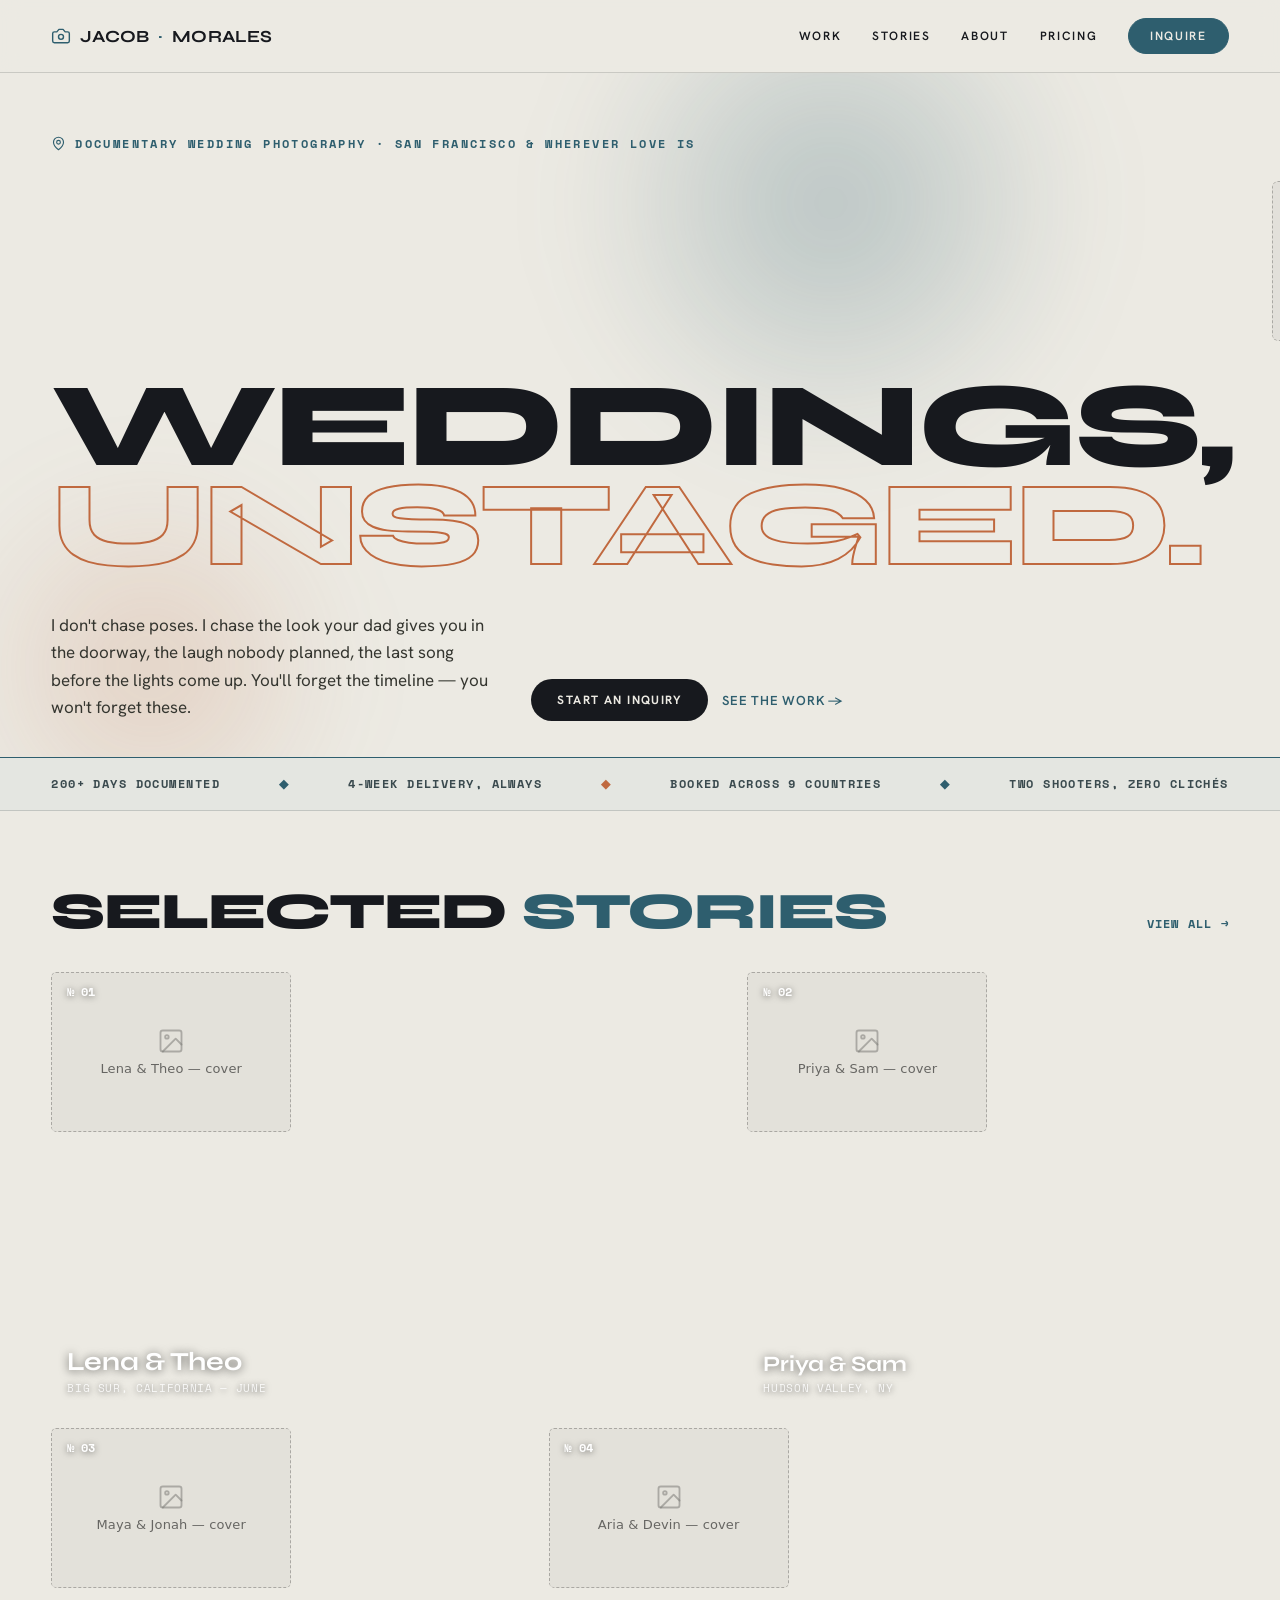
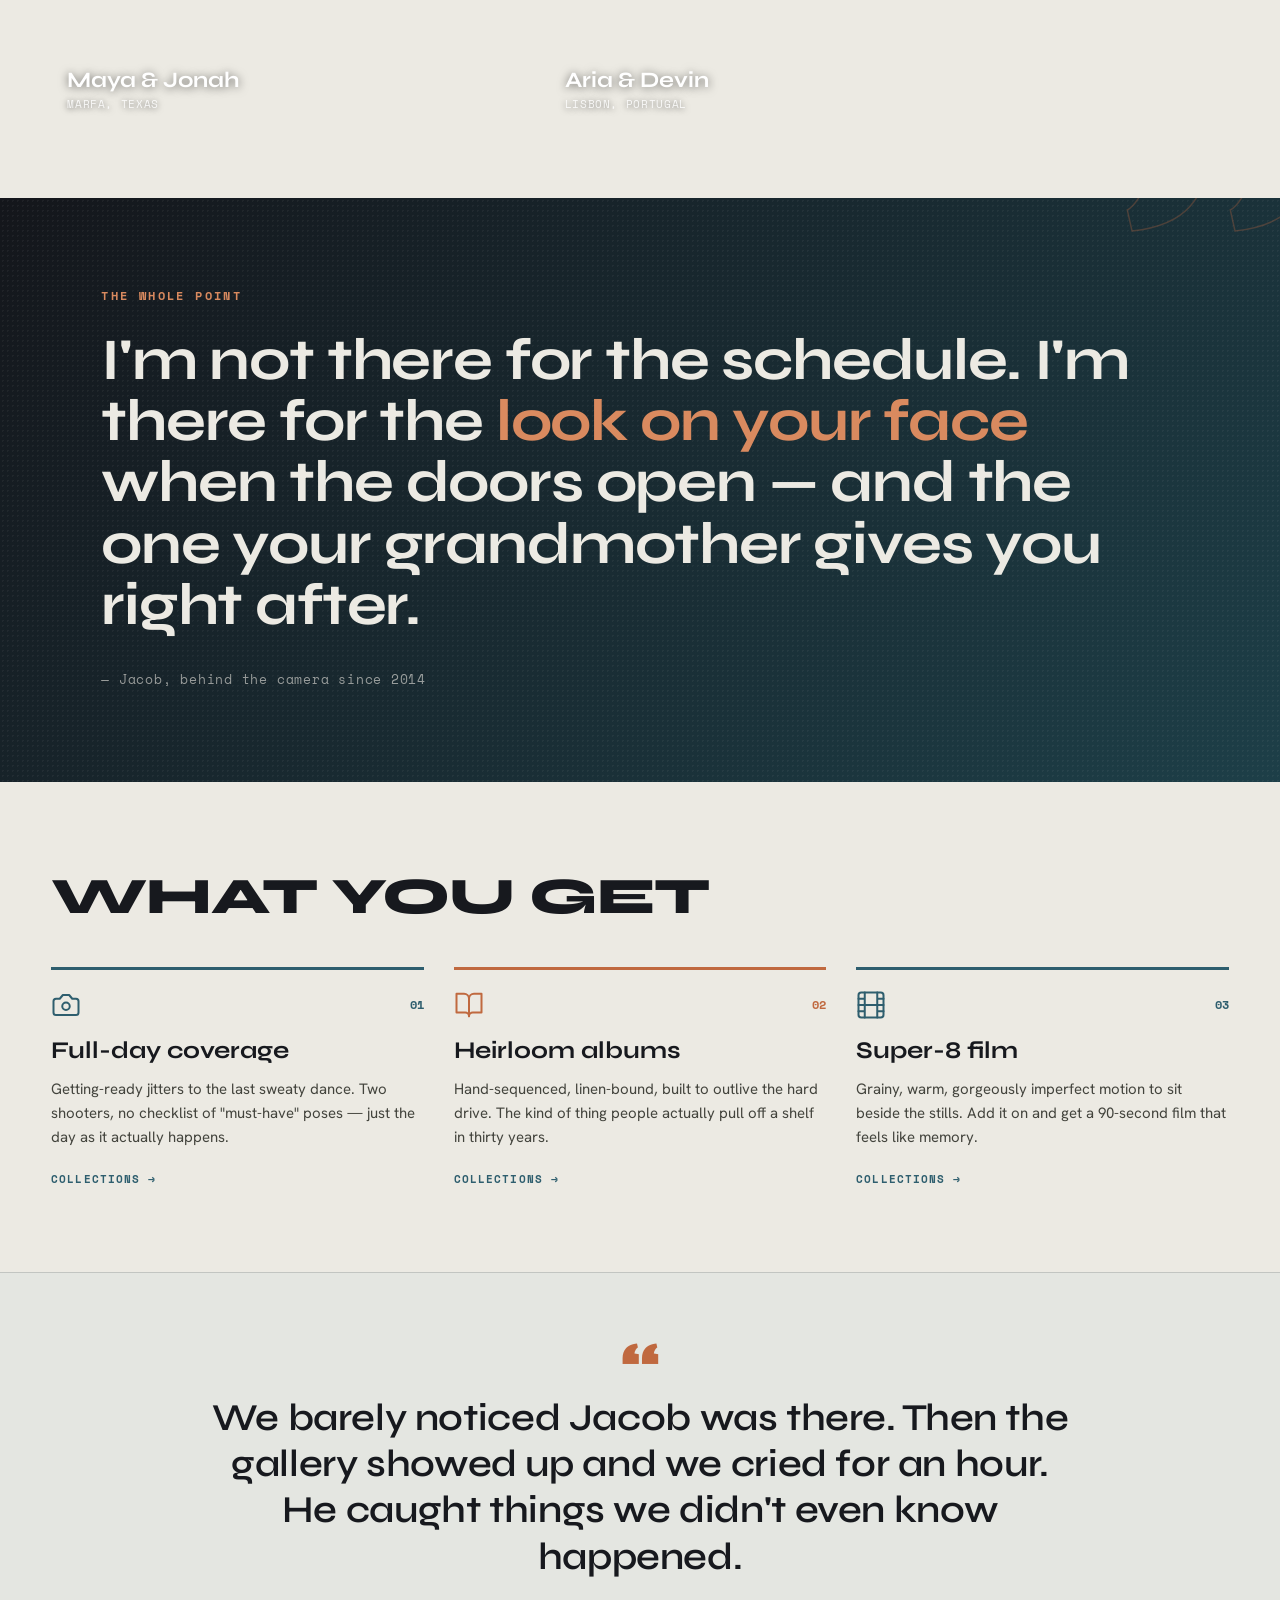
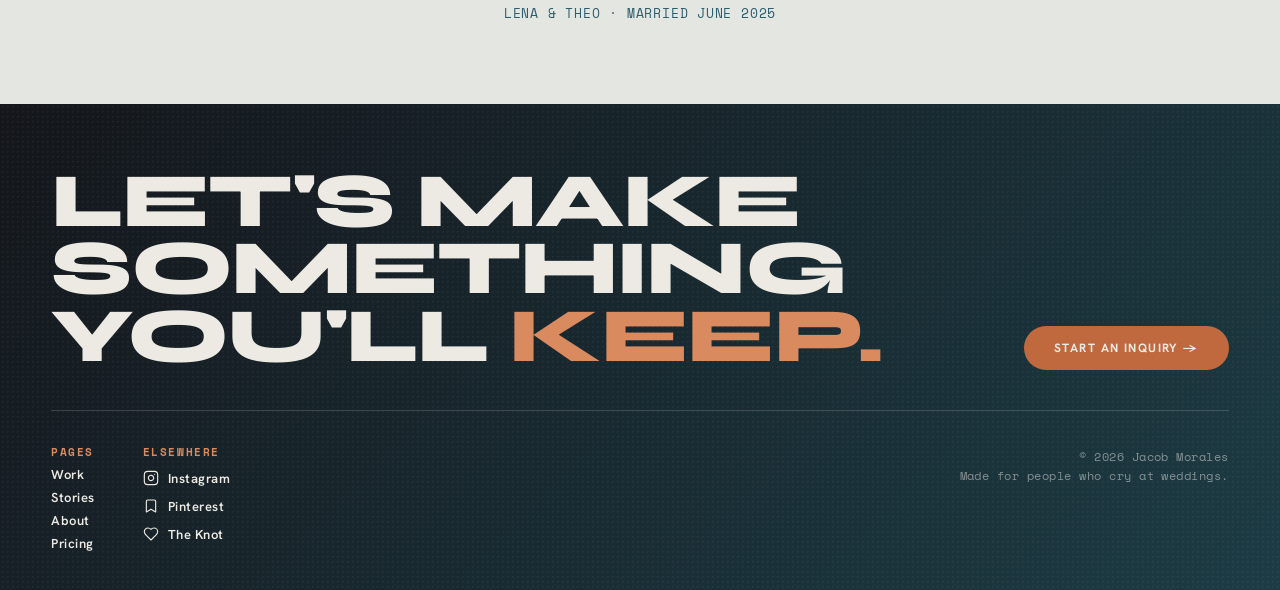
==== index.html @ ea60b380 "Implement Jacob Morales wedding photography site from design handoff Recreate the Claude Design prot" ====
<!DOCTYPE html>
<html lang="en">
<head>
<meta charset="utf-8">
<meta name="viewport" content="width=device-width, initial-scale=1">
<title>Jacob Morales — Documentary Wedding Photography</title>
<meta name="description" content="Documentary wedding photography by Jacob Morales. Unstaged, real, and delivered in four weeks. Based in San Francisco — booking weddings worldwide for 2026.">
<meta name="theme-color" content="#ECEAE3">
<link rel="icon" href="data:image/svg+xml,%3Csvg xmlns='http://www.w3.org/2000/svg' viewBox='0 0 24 24' fill='none' stroke='%232E5E6E' stroke-width='1.8' stroke-linecap='round' stroke-linejoin='round'%3E%3Crect width='24' height='24' rx='5' fill='%23ECEAE3' stroke='none'/%3E%3Cpath d='M14.5 4h-5L7 7H4a2 2 0 0 0-2 2v9a2 2 0 0 0 2 2h16a2 2 0 0 0 2-2V9a2 2 0 0 0-2-2h-3l-2.5-3z'/%3E%3Ccircle cx='12' cy='13' r='3'/%3E%3C/svg%3E">
<meta property="og:title" content="Jacob Morales — Weddings, unstaged.">
<meta property="og:description" content="I don't chase poses. I chase the look your dad gives you in the doorway, the laugh nobody planned, the last song before the lights come up.">
<meta property="og:type" content="website">
<link rel="preconnect" href="https://fonts.googleapis.com">
<link rel="preconnect" href="https://fonts.gstatic.com" crossorigin>
<link href="https://fonts.googleapis.com/css2?family=Syne:wght@600;700;800&family=Hanken+Grotesk:wght@400;500;600;700&family=Space+Mono:wght@400;700&display=swap" rel="stylesheet">
<script src="image-slot.js" defer></script>
<style>
  *{box-sizing:border-box}
  html,body{margin:0}
  html{scroll-behavior:smooth}
  :root{
    --bone:#ECEAE3; --stone:#E4E6E1; --ink:#17191E;
    --teal:#2E5E6E; --teal-deep:#1f4751; --clay:#C0693F; --clay-soft:#d98a5f;
  }
  body{background:var(--bone)}
  ::selection{background:var(--teal);color:var(--bone)}
  .ico{display:inline-block;vertical-align:-.18em;flex:none}
  .nlink{position:relative;background:none;border:none;cursor:pointer;padding:0;font:600 12px/1 'Hanken Grotesk',sans-serif;letter-spacing:.14em;text-transform:uppercase;color:var(--ink);transition:color .22s}
  .nlink:hover{color:var(--teal)}
  .flink{display:inline-flex;align-items:center;gap:9px;background:none;border:none;cursor:pointer;padding:0;font:600 13px/1 'Hanken Grotesk',sans-serif;letter-spacing:.04em;color:#ECEAE3;transition:color .22s,gap .25s;text-align:left}
  .flink:hover{color:var(--clay-soft);gap:13px}
  .gslot{position:relative;transition:transform .55s cubic-bezier(.2,.7,.2,1),box-shadow .55s}
  .gslot:hover{transform:translateY(-7px);box-shadow:0 22px 40px -22px rgba(23,25,30,.5)}
  .titlelink{background:none;border:none;cursor:pointer;padding:0;text-align:left;transition:color .25s}
  .titlelink:hover{color:var(--clay)}
  .pill{cursor:pointer;text-decoration:none;transition:transform .3s,background .3s,color .3s,border-color .3s,box-shadow .3s;border:none}
  .pill:hover{transform:translateY(-2px);box-shadow:0 12px 26px -14px rgba(46,94,110,.7)}
  .arrowlink{background:none;border:none;cursor:pointer;padding:0;text-decoration:none;transition:gap .3s,color .25s;display:inline-flex;align-items:center;gap:8px;color:var(--teal)}
  .arrowlink:hover{gap:15px;color:var(--clay)}
  .field input,.field textarea{width:100%;background:none;border:none;border-bottom:1.5px solid rgba(23,25,30,.25);padding:11px 0;font:400 16px/1.4 'Hanken Grotesk',sans-serif;color:var(--ink);outline:none;transition:border-color .25s;resize:none}
  .field input:focus,.field textarea:focus{border-color:var(--teal)}
  .field input::placeholder,.field textarea::placeholder{color:rgba(23,25,30,.35)}
  .tag{display:inline-flex;align-items:center;gap:7px;cursor:pointer;transition:background .25s,color .25s,border-color .25s;border:none;font-family:'Space Mono',monospace}
  .tag:hover{background:var(--teal);color:var(--bone);border-color:var(--teal)}
  .grain{position:absolute;inset:0;background-image:radial-gradient(rgba(236,234,227,.05) 1px,transparent 1px);background-size:5px 5px;pointer-events:none}
  @keyframes fup{from{opacity:0;transform:translateY(22px)}to{opacity:1;transform:translateY(0)}}
  @keyframes fin{from{opacity:0}to{opacity:1}}
  @keyframes drift{0%,100%{transform:translate(0,0)}50%{transform:translate(-26px,22px)}}

  /* ---- production router + view state ---- */
  .page{display:none}
  .page.is-active{display:block}
  .navdot{display:none}
  .nlink.is-active .navdot{display:inline}
  [hidden]{display:none!important}

  /* ---- responsive (the desktop mockup had none) ---- */
  @media (max-width:980px){
    .r1{grid-template-columns:1fr!important}
    .hero-grid{grid-template-columns:1fr!important}
    .hero-img{height:400px!important}
  }
  @media (max-width:880px){
    .r3{grid-template-columns:1fr!important}
    .r4{grid-template-columns:repeat(2,1fr)!important}
    .r-grid{grid-template-columns:1fr!important;grid-auto-rows:auto!important}
    .r-grid>*{grid-column:auto!important;grid-row:auto!important;min-height:300px}
  }
  @media (max-width:640px){
    .r2{grid-template-columns:1fr!important}
    .r4{grid-template-columns:1fr!important}
    nav{padding:13px 18px!important}
    .nav-links{gap:13px!important}
    .nlink{font-size:11px!important;letter-spacing:.07em!important}
    .inquire-pill{padding:9px 14px!important}
    .brand-text{font-size:15px!important}
  }
</style>
</head>
<body>

<div style="background:var(--bone);color:var(--ink);font-family:'Hanken Grotesk',sans-serif;min-height:100vh">

  <!-- ============================ NAV ============================ -->
  <nav style="position:sticky;top:0;z-index:50;display:flex;justify-content:space-between;align-items:center;padding:18px clamp(24px,4vw,56px);background:rgba(236,234,227,.86);backdrop-filter:blur(10px);border-bottom:1px solid rgba(23,25,30,.16)">
    <button class="nlink brand-text" data-nav="home" style="display:inline-flex;align-items:center;gap:9px;font:700 17px/1 'Syne',sans-serif;letter-spacing:.01em;text-transform:none">
      <svg class="ico" width="20" height="20" viewBox="0 0 24 24" fill="none" stroke="var(--teal)" stroke-width="1.7" stroke-linecap="round" stroke-linejoin="round"><path d="M14.5 4h-5L7 7H4a2 2 0 0 0-2 2v9a2 2 0 0 0 2 2h16a2 2 0 0 0 2-2V9a2 2 0 0 0-2-2h-3l-2.5-3z"/><circle cx="12" cy="13" r="3"/></svg>
      JACOB<span style="color:var(--teal)">·</span>MORALES
    </button>
    <div class="nav-links" style="display:flex;gap:clamp(20px,2.4vw,34px);align-items:center">
      <button class="nlink" data-nav="work">Work<span class="navdot" style="position:absolute;left:50%;bottom:-9px;transform:translateX(-50%);width:5px;height:5px;border-radius:50%;background:var(--teal)"></span></button>
      <button class="nlink" data-nav="story">Stories<span class="navdot" style="position:absolute;left:50%;bottom:-9px;transform:translateX(-50%);width:5px;height:5px;border-radius:50%;background:var(--teal)"></span></button>
      <button class="nlink" data-nav="about">About<span class="navdot" style="position:absolute;left:50%;bottom:-9px;transform:translateX(-50%);width:5px;height:5px;border-radius:50%;background:var(--teal)"></span></button>
      <button class="nlink" data-nav="pricing">Pricing<span class="navdot" style="position:absolute;left:50%;bottom:-9px;transform:translateX(-50%);width:5px;height:5px;border-radius:50%;background:var(--teal)"></span></button>
      <button class="pill nlink inquire-pill" data-nav="contact" style="border:1.5px solid var(--teal);padding:11px 21px;border-radius:30px;background:var(--teal);color:var(--bone);text-transform:uppercase">Inquire</button>
    </div>
  </nav>

  <!-- ============================ HOME ============================ -->
  <section class="page" data-page="home">
  <main>
    <!-- hero -->
    <section style="position:relative;overflow:hidden;max-width:100%">
      <div aria-hidden="true" style="position:absolute;top:-140px;right:14%;width:540px;height:540px;border-radius:50%;background:radial-gradient(circle,rgba(46,94,110,.28),transparent 68%);filter:blur(46px);pointer-events:none;animation:drift 16s ease-in-out infinite"></div>
      <div aria-hidden="true" style="position:absolute;bottom:-120px;left:-60px;width:420px;height:420px;border-radius:50%;background:radial-gradient(circle,rgba(192,105,63,.2),transparent 68%);filter:blur(46px);pointer-events:none;animation:drift 20s ease-in-out infinite reverse"></div>
      <div style="position:relative;z-index:1;max-width:1340px;margin:0 auto;padding:62px clamp(24px,4vw,56px) 36px">
        <div style="display:inline-flex;align-items:center;gap:9px;font:700 12px/1 'Space Mono',monospace;letter-spacing:.2em;text-transform:uppercase;color:var(--teal);margin-bottom:30px;animation:fin .6s both">
          <svg class="ico" width="15" height="15" viewBox="0 0 24 24" fill="none" stroke="currentColor" stroke-width="1.8" stroke-linecap="round" stroke-linejoin="round"><path d="M20 10c0 6-8 12-8 12s-8-6-8-12a8 8 0 0 1 16 0z"/><circle cx="12" cy="10" r="3"/></svg>
          Documentary wedding photography · San Francisco &amp; wherever love is
        </div>
        <div class="hero-grid" style="display:grid;grid-template-columns:1fr 380px;gap:40px;align-items:end">
          <div>
            <h1 style="margin:0;font-family:'Syne',sans-serif;font-weight:800;font-size:clamp(58px,9.4vw,140px);line-height:.83;letter-spacing:-.025em;text-transform:uppercase;animation:fup .8s both">Weddings,<br><span style="color:transparent;-webkit-text-stroke:2px var(--clay)">unstaged.</span></h1>
            <div style="display:flex;gap:40px;margin-top:36px;align-items:end;flex-wrap:wrap;animation:fup .8s .12s both">
              <p style="margin:0;max-width:440px;font:400 17px/1.6 'Hanken Grotesk',sans-serif;color:#34352f">I don't chase poses. I chase the look your dad gives you in the doorway, the laugh nobody planned, the last song before the lights come up. You'll forget the timeline — you won't forget these.</p>
              <div style="display:flex;gap:14px;align-items:center">
                <button class="pill" data-nav="contact" style="background:var(--ink);color:var(--bone);padding:15px 26px;border-radius:30px;font:700 12px/1 'Hanken Grotesk',sans-serif;letter-spacing:.12em;text-transform:uppercase">Start an inquiry</button>
                <button class="arrowlink" data-nav="work" style="font:600 13px/1 'Hanken Grotesk',sans-serif;letter-spacing:.06em;text-transform:uppercase">See the work →</button>
              </div>
            </div>
          </div>
          <div class="gslot hero-img" style="height:540px;animation:fup .8s .2s both">
            <image-slot id="home-hero" style="position:absolute;inset:0" shape="rounded" radius="6" placeholder="First look — drop a vertical photo"></image-slot>
          </div>
        </div>
      </div>
    </section>

    <!-- stat strip -->
    <section style="border-top:1.5px solid var(--teal);border-bottom:1px solid rgba(23,25,30,.16);background:var(--stone)">
      <div style="max-width:1340px;margin:0 auto;padding:20px clamp(24px,4vw,56px);display:flex;flex-wrap:wrap;gap:18px 30px;justify-content:space-between;align-items:center;font:700 12px/1 'Space Mono',monospace;letter-spacing:.12em;text-transform:uppercase;color:#3a4a4e">
        <span>200+ days documented</span><span style="color:var(--teal)">◆</span><span>4-week delivery, always</span><span style="color:var(--clay)">◆</span><span>Booked across 9 countries</span><span style="color:var(--teal)">◆</span><span>Two shooters, zero clichés</span>
      </div>
    </section>

    <!-- selected stories -->
    <section style="max-width:1340px;margin:0 auto;padding:70px clamp(24px,4vw,56px)">
      <div style="display:flex;justify-content:space-between;align-items:baseline;margin-bottom:30px">
        <h2 style="margin:0;font-family:'Syne',sans-serif;font-weight:800;font-size:clamp(30px,4vw,52px);letter-spacing:-.02em;text-transform:uppercase">Selected <span style="color:var(--teal)">stories</span></h2>
        <button class="arrowlink" data-nav="work" style="font:700 12px/1 'Space Mono',monospace;letter-spacing:.1em;text-transform:uppercase">View all →</button>
      </div>
      <div class="r-grid" style="display:grid;grid-template-columns:repeat(12,1fr);gap:16px">
        <div class="gslot" style="grid-column:1/8;height:440px">
          <image-slot id="home-story-1" style="position:absolute;inset:0" shape="rounded" radius="5" placeholder="Lena &amp; Theo — cover"></image-slot>
          <span style="position:absolute;left:16px;top:14px;font:700 12px/1 'Space Mono',monospace;color:#fff;text-shadow:0 1px 6px rgba(0,0,0,.5);pointer-events:none">№ 01</span>
          <div style="position:absolute;left:16px;bottom:16px;pointer-events:none"><button class="titlelink" data-nav="story" style="font-family:'Syne',sans-serif;font-weight:700;font-size:26px;color:#fff;text-shadow:0 1px 10px rgba(0,0,0,.6);pointer-events:auto">Lena &amp; Theo</button><span style="display:block;font:400 11px/1.4 'Space Mono',monospace;letter-spacing:.06em;text-transform:uppercase;color:rgba(255,255,255,.85);text-shadow:0 1px 6px rgba(0,0,0,.6);margin-top:4px">Big Sur, California — June</span></div>
        </div>
        <div class="gslot" style="grid-column:8/13;height:440px">
          <image-slot id="home-story-2" style="position:absolute;inset:0" shape="rounded" radius="5" placeholder="Priya &amp; Sam — cover"></image-slot>
          <span style="position:absolute;left:16px;top:14px;font:700 12px/1 'Space Mono',monospace;color:#fff;text-shadow:0 1px 6px rgba(0,0,0,.5);pointer-events:none">№ 02</span>
          <div style="position:absolute;left:16px;bottom:16px;pointer-events:none"><button class="titlelink" data-nav="story" style="font-family:'Syne',sans-serif;font-weight:700;font-size:22px;color:#fff;text-shadow:0 1px 10px rgba(0,0,0,.6);pointer-events:auto">Priya &amp; Sam</button><span style="display:block;font:400 11px/1.4 'Space Mono',monospace;letter-spacing:.06em;text-transform:uppercase;color:rgba(255,255,255,.85);text-shadow:0 1px 6px rgba(0,0,0,.6);margin-top:4px">Hudson Valley, NY</span></div>
        </div>
        <div class="gslot" style="grid-column:1/6;height:300px">
          <image-slot id="home-story-3" style="position:absolute;inset:0" shape="rounded" radius="5" placeholder="Maya &amp; Jonah — cover"></image-slot>
          <span style="position:absolute;left:16px;top:14px;font:700 12px/1 'Space Mono',monospace;color:#fff;text-shadow:0 1px 6px rgba(0,0,0,.5);pointer-events:none">№ 03</span>
          <div style="position:absolute;left:16px;bottom:16px;pointer-events:none"><button class="titlelink" data-nav="story" style="font-family:'Syne',sans-serif;font-weight:700;font-size:22px;color:#fff;text-shadow:0 1px 10px rgba(0,0,0,.6);pointer-events:auto">Maya &amp; Jonah</button><span style="display:block;font:400 11px/1.4 'Space Mono',monospace;letter-spacing:.06em;text-transform:uppercase;color:rgba(255,255,255,.85);text-shadow:0 1px 6px rgba(0,0,0,.6);margin-top:4px">Marfa, Texas</span></div>
        </div>
        <div class="gslot" style="grid-column:6/13;height:300px">
          <image-slot id="home-story-4" style="position:absolute;inset:0" shape="rounded" radius="5" placeholder="Aria &amp; Devin — cover"></image-slot>
          <span style="position:absolute;left:16px;top:14px;font:700 12px/1 'Space Mono',monospace;color:#fff;text-shadow:0 1px 6px rgba(0,0,0,.5);pointer-events:none">№ 04</span>
          <div style="position:absolute;left:16px;bottom:16px;pointer-events:none"><button class="titlelink" data-nav="story" style="font-family:'Syne',sans-serif;font-weight:700;font-size:22px;color:#fff;text-shadow:0 1px 10px rgba(0,0,0,.6);pointer-events:auto">Aria &amp; Devin</button><span style="display:block;font:400 11px/1.4 'Space Mono',monospace;letter-spacing:.06em;text-transform:uppercase;color:rgba(255,255,255,.85);text-shadow:0 1px 6px rgba(0,0,0,.6);margin-top:4px">Lisbon, Portugal</span></div>
        </div>
      </div>
    </section>

    <!-- manifesto band -->
    <section style="position:relative;overflow:hidden;background:linear-gradient(135deg,#14161b 0%,#1f4751 120%);color:var(--bone)">
      <div class="grain"></div>
      <div aria-hidden="true" style="position:absolute;top:-80px;right:-40px;font-family:'Syne',sans-serif;font-weight:800;font-size:340px;line-height:.7;color:transparent;-webkit-text-stroke:1.5px rgba(192,105,63,.3);pointer-events:none">”</div>
      <div style="position:relative;z-index:1;max-width:1180px;margin:0 auto;padding:92px clamp(24px,4vw,56px)">
        <div style="font:700 12px/1 'Space Mono',monospace;letter-spacing:.2em;text-transform:uppercase;color:var(--clay-soft);margin-bottom:28px">The whole point</div>
        <p style="margin:0;font-family:'Syne',sans-serif;font-weight:700;font-size:clamp(30px,4.6vw,62px);line-height:1.04;letter-spacing:-.02em">I'm not there for the schedule. I'm there for the <span style="color:var(--clay-soft)">look on your face</span> when the doors open — and the one your grandmother gives you right after.</p>
        <div style="margin-top:34px;font:400 13px/1.5 'Space Mono',monospace;letter-spacing:.06em;color:rgba(236,234,227,.6)">— Jacob, behind the camera since 2014</div>
      </div>
    </section>

    <!-- services teaser -->
    <section style="max-width:1340px;margin:0 auto;padding:84px clamp(24px,4vw,56px)">
      <h2 style="margin:0 0 40px;font-family:'Syne',sans-serif;font-weight:800;font-size:clamp(30px,4vw,52px);letter-spacing:-.02em;text-transform:uppercase">What you get</h2>
      <div class="r3" style="display:grid;grid-template-columns:repeat(3,1fr);gap:30px">
        <div style="border-top:3px solid var(--teal);padding-top:20px">
          <div style="display:flex;justify-content:space-between;align-items:center;margin-bottom:16px">
            <svg class="ico" width="30" height="30" viewBox="0 0 24 24" fill="none" stroke="var(--teal)" stroke-width="1.6" stroke-linecap="round" stroke-linejoin="round"><path d="M14.5 4h-5L7 7H4a2 2 0 0 0-2 2v9a2 2 0 0 0 2 2h16a2 2 0 0 0 2-2V9a2 2 0 0 0-2-2h-3l-2.5-3z"/><circle cx="12" cy="13" r="3"/></svg>
            <span style="font:700 12px/1 'Space Mono',monospace;color:var(--teal)">01</span>
          </div>
          <h3 style="margin:0 0 12px;font-family:'Syne',sans-serif;font-weight:700;font-size:24px">Full-day coverage</h3>
          <p style="margin:0 0 18px;font:400 15px/1.6 'Hanken Grotesk',sans-serif;color:#43443d">Getting-ready jitters to the last sweaty dance. Two shooters, no checklist of "must-have" poses — just the day as it actually happens.</p>
          <button class="arrowlink" data-nav="pricing" style="font:700 11px/1 'Space Mono',monospace;letter-spacing:.1em;text-transform:uppercase">Collections →</button>
        </div>
        <div style="border-top:3px solid var(--clay);padding-top:20px">
          <div style="display:flex;justify-content:space-between;align-items:center;margin-bottom:16px">
            <svg class="ico" width="30" height="30" viewBox="0 0 24 24" fill="none" stroke="var(--clay)" stroke-width="1.6" stroke-linecap="round" stroke-linejoin="round"><path d="M2 3h6a4 4 0 0 1 4 4v14a3 3 0 0 0-3-3H2z"/><path d="M22 3h-6a4 4 0 0 0-4 4v14a3 3 0 0 1 3-3h7z"/></svg>
            <span style="font:700 12px/1 'Space Mono',monospace;color:var(--clay)">02</span>
          </div>
          <h3 style="margin:0 0 12px;font-family:'Syne',sans-serif;font-weight:700;font-size:24px">Heirloom albums</h3>
          <p style="margin:0 0 18px;font:400 15px/1.6 'Hanken Grotesk',sans-serif;color:#43443d">Hand-sequenced, linen-bound, built to outlive the hard drive. The kind of thing people actually pull off a shelf in thirty years.</p>
          <button class="arrowlink" data-nav="pricing" style="font:700 11px/1 'Space Mono',monospace;letter-spacing:.1em;text-transform:uppercase">Collections →</button>
        </div>
        <div style="border-top:3px solid var(--teal);padding-top:20px">
          <div style="display:flex;justify-content:space-between;align-items:center;margin-bottom:16px">
            <svg class="ico" width="30" height="30" viewBox="0 0 24 24" fill="none" stroke="var(--teal)" stroke-width="1.6" stroke-linecap="round" stroke-linejoin="round"><rect x="2" y="2" width="20" height="20" rx="2.18"/><path d="M7 2v20M17 2v20M2 12h20M2 7h5M2 17h5M17 17h5M17 7h5"/></svg>
            <span style="font:700 12px/1 'Space Mono',monospace;color:var(--teal)">03</span>
          </div>
          <h3 style="margin:0 0 12px;font-family:'Syne',sans-serif;font-weight:700;font-size:24px">Super-8 film</h3>
          <p style="margin:0 0 18px;font:400 15px/1.6 'Hanken Grotesk',sans-serif;color:#43443d">Grainy, warm, gorgeously imperfect motion to sit beside the stills. Add it on and get a 90-second film that feels like memory.</p>
          <button class="arrowlink" data-nav="pricing" style="font:700 11px/1 'Space Mono',monospace;letter-spacing:.1em;text-transform:uppercase">Collections →</button>
        </div>
      </div>
    </section>

    <!-- testimonial -->
    <section style="border-top:1px solid rgba(23,25,30,.16);background:var(--stone)">
      <div style="max-width:980px;margin:0 auto;padding:80px clamp(24px,4vw,56px);text-align:center">
        <div style="font-family:'Syne',sans-serif;font-weight:800;font-size:64px;line-height:.5;color:var(--clay);margin-bottom:10px">“</div>
        <p style="margin:0;font-family:'Syne',sans-serif;font-weight:600;font-size:clamp(24px,3.2vw,38px);line-height:1.22;letter-spacing:-.01em">We barely noticed Jacob was there. Then the gallery showed up and we cried for an hour. He caught things we didn't even know happened.</p>
        <div style="margin-top:24px;font:400 13px/1.5 'Space Mono',monospace;letter-spacing:.06em;text-transform:uppercase;color:var(--teal)">Lena &amp; Theo · married June 2025</div>
      </div>
    </section>
  </main>
  </section>

  <!-- ============================ WORK ============================ -->
  <section class="page" data-page="work">
  <main style="position:relative;max-width:1340px;margin:0 auto;padding:56px clamp(24px,4vw,56px) 40px;animation:fin .4s both">
    <div aria-hidden="true" style="position:absolute;top:30px;right:clamp(24px,4vw,56px);font-family:'Syne',sans-serif;font-weight:800;font-size:200px;line-height:.7;color:transparent;-webkit-text-stroke:1.5px rgba(46,94,110,.16);pointer-events:none">W</div>
    <div style="font:700 12px/1 'Space Mono',monospace;letter-spacing:.2em;text-transform:uppercase;color:var(--teal);margin-bottom:18px">Portfolio · 2019—2026</div>
    <h1 style="margin:0;font-family:'Syne',sans-serif;font-weight:800;font-size:clamp(54px,9vw,128px);line-height:.85;letter-spacing:-.025em;text-transform:uppercase;animation:fup .7s both">The Work</h1>
    <div style="display:flex;justify-content:space-between;align-items:flex-end;flex-wrap:wrap;gap:24px;margin-top:30px">
      <p style="margin:0;max-width:480px;font:400 16px/1.6 'Hanken Grotesk',sans-serif;color:#43443d">A working archive — full days, runaway elopements, and the small details that end up meaning the most. Pulled from real weddings, lightly edited, never staged.</p>
      <div style="display:flex;gap:10px;flex-wrap:wrap">
        <button class="tag" style="border:1.5px solid var(--teal);background:var(--teal);color:var(--bone);padding:9px 16px;border-radius:30px;font:700 11px/1 'Space Mono',monospace;letter-spacing:.08em;text-transform:uppercase">All</button>
        <button class="tag" style="border:1.5px solid rgba(23,25,30,.3);background:none;padding:9px 16px;border-radius:30px;font:700 11px/1 'Space Mono',monospace;letter-spacing:.08em;text-transform:uppercase">Weddings</button>
        <button class="tag" style="border:1.5px solid rgba(23,25,30,.3);background:none;padding:9px 16px;border-radius:30px;font:700 11px/1 'Space Mono',monospace;letter-spacing:.08em;text-transform:uppercase">Elopements</button>
        <button class="tag" style="border:1.5px solid rgba(23,25,30,.3);background:none;padding:9px 16px;border-radius:30px;font:700 11px/1 'Space Mono',monospace;letter-spacing:.08em;text-transform:uppercase">Details</button>
        <button class="tag" style="border:1.5px solid rgba(23,25,30,.3);background:none;padding:9px 16px;border-radius:30px;font:700 11px/1 'Space Mono',monospace;letter-spacing:.08em;text-transform:uppercase">Film</button>
      </div>
    </div>

    <div class="r-grid" style="display:grid;grid-template-columns:repeat(12,1fr);grid-auto-rows:158px;gap:14px;margin-top:40px">
      <div class="gslot" style="grid-column:1/6;grid-row:span 2"><image-slot id="work-1" style="position:absolute;inset:0" shape="rounded" radius="5" placeholder="Lena &amp; Theo · the dress"></image-slot></div>
      <div class="gslot" style="grid-column:6/10;grid-row:span 1"><image-slot id="work-2" style="position:absolute;inset:0" shape="rounded" radius="5"></image-slot></div>
      <div class="gslot" style="grid-column:10/13;grid-row:span 2"><image-slot id="work-3" style="position:absolute;inset:0" shape="rounded" radius="5" placeholder="Vows · golden hour"></image-slot></div>
      <div class="gslot" style="grid-column:6/10;grid-row:span 1"><image-slot id="work-4" style="position:absolute;inset:0" shape="rounded" radius="5"></image-slot></div>
      <div class="gslot" style="grid-column:1/4;grid-row:span 1"><image-slot id="work-5" style="position:absolute;inset:0" shape="rounded" radius="5"></image-slot></div>
      <div class="gslot" style="grid-column:4/9;grid-row:span 2"><image-slot id="work-6" style="position:absolute;inset:0" shape="rounded" radius="5" placeholder="The first dance"></image-slot></div>
      <div class="gslot" style="grid-column:9/13;grid-row:span 1"><image-slot id="work-7" style="position:absolute;inset:0" shape="rounded" radius="5"></image-slot></div>
      <div class="gslot" style="grid-column:1/4;grid-row:span 1"><image-slot id="work-8" style="position:absolute;inset:0" shape="rounded" radius="5"></image-slot></div>
      <div class="gslot" style="grid-column:9/13;grid-row:span 1"><image-slot id="work-9" style="position:absolute;inset:0" shape="rounded" radius="5"></image-slot></div>
      <div class="gslot" style="grid-column:1/7;grid-row:span 1"><image-slot id="work-10" style="position:absolute;inset:0" shape="rounded" radius="5" placeholder="Confetti exit"></image-slot></div>
      <div class="gslot" style="grid-column:7/13;grid-row:span 1"><image-slot id="work-11" style="position:absolute;inset:0" shape="rounded" radius="5"></image-slot></div>
    </div>

    <div style="display:flex;justify-content:center;margin-top:48px">
      <button class="pill" style="display:inline-flex;align-items:center;gap:9px;border:1.5px solid var(--teal);padding:14px 28px;border-radius:30px;font:700 12px/1 'Space Mono',monospace;letter-spacing:.1em;text-transform:uppercase;background:none;color:var(--teal)">
        <svg class="ico" width="16" height="16" viewBox="0 0 24 24" fill="none" stroke="currentColor" stroke-width="1.8" stroke-linecap="round" stroke-linejoin="round"><path d="M5 12h14M12 5v14"/></svg>
        Load more from the archive
      </button>
    </div>
  </main>
  </section>

  <!-- ============================ STORY ============================ -->
  <section class="page" data-page="story">
  <main style="animation:fin .4s both">
    <div style="max-width:1340px;margin:0 auto;padding:40px clamp(24px,4vw,56px) 0">
      <button class="arrowlink" data-nav="work" style="font:700 11px/1 'Space Mono',monospace;letter-spacing:.1em;text-transform:uppercase">← All stories</button>
    </div>
    <header style="max-width:1340px;margin:0 auto;padding:24px clamp(24px,4vw,56px) 36px">
      <div style="font:700 12px/1 'Space Mono',monospace;letter-spacing:.2em;text-transform:uppercase;color:var(--teal);margin-bottom:18px">Story № 01 · June 2025</div>
      <h1 style="margin:0;font-family:'Syne',sans-serif;font-weight:800;font-size:clamp(52px,9vw,124px);line-height:.85;letter-spacing:-.025em;text-transform:uppercase;animation:fup .7s both">Lena <span style="color:var(--clay)">&amp;</span> Theo</h1>
      <div style="display:flex;flex-wrap:wrap;gap:14px 30px;margin-top:28px;font:700 12px/1.4 'Space Mono',monospace;letter-spacing:.08em;text-transform:uppercase;color:#3a4a4e">
        <span style="display:inline-flex;align-items:center;gap:8px"><svg class="ico" width="15" height="15" viewBox="0 0 24 24" fill="none" stroke="var(--teal)" stroke-width="1.8" stroke-linecap="round" stroke-linejoin="round"><path d="M20 10c0 6-8 12-8 12s-8-6-8-12a8 8 0 0 1 16 0z"/><circle cx="12" cy="10" r="3"/></svg>Big Sur, California</span>
        <span style="display:inline-flex;align-items:center;gap:8px"><svg class="ico" width="15" height="15" viewBox="0 0 24 24" fill="none" stroke="var(--teal)" stroke-width="1.8" stroke-linecap="round" stroke-linejoin="round"><path d="M16 21v-2a4 4 0 0 0-4-4H6a4 4 0 0 0-4 4v2"/><circle cx="9" cy="7" r="4"/><path d="M22 21v-2a4 4 0 0 0-3-3.87M16 3.13a4 4 0 0 1 0 7.75"/></svg>140 guests</span>
        <span style="display:inline-flex;align-items:center;gap:8px"><svg class="ico" width="15" height="15" viewBox="0 0 24 24" fill="none" stroke="var(--teal)" stroke-width="1.8" stroke-linecap="round" stroke-linejoin="round"><circle cx="12" cy="12" r="4"/><path d="M12 2v2M12 20v2M4.93 4.93l1.41 1.41M17.66 17.66l1.41 1.41M2 12h2M20 12h2M6.34 17.66l-1.41 1.41M19.07 4.93l-1.41 1.41"/></svg>Fog, then sun</span>
        <span style="display:inline-flex;align-items:center;gap:8px"><svg class="ico" width="15" height="15" viewBox="0 0 24 24" fill="none" stroke="var(--teal)" stroke-width="1.8" stroke-linecap="round" stroke-linejoin="round"><rect x="2" y="2" width="20" height="20" rx="2.18"/><path d="M7 2v20M17 2v20M2 12h20M2 7h5M2 17h5M17 17h5M17 7h5"/></svg>Shot on film + digital</span>
      </div>
    </header>
    <div class="gslot" style="height:min(62vh,560px);margin:0 clamp(24px,4vw,56px)">
      <image-slot id="sty-hero" style="position:absolute;inset:0" shape="rounded" radius="6" placeholder="Full-bleed opener — cliffside ceremony"></image-slot>
    </div>

    <section class="r1" style="max-width:980px;margin:0 auto;padding:72px clamp(24px,4vw,56px) 0;display:grid;grid-template-columns:140px 1fr;gap:36px">
      <div style="font:700 12px/1.5 'Space Mono',monospace;letter-spacing:.08em;text-transform:uppercase;color:var(--teal);border-top:2px solid var(--teal);padding-top:10px">The morning</div>
      <p style="margin:0;font:400 19px/1.65 'Hanken Grotesk',sans-serif;color:#2c2d27">Fog rolled in off the Pacific at 6am and didn't lift until the ceremony. Lena got ready in a cabin that smelled like coffee and eucalyptus, her sister steaming the dress while her dad pretended not to tear up by the window. Nobody asked me to pose anything. I just kept the shutter close.</p>
    </section>

    <section class="r2" style="max-width:1340px;margin:0 auto;padding:46px clamp(24px,4vw,56px) 0;display:grid;grid-template-columns:1fr 1fr;gap:16px">
      <div class="gslot" style="height:480px"><image-slot id="sty-2a" style="position:absolute;inset:0" shape="rounded" radius="5"></image-slot></div>
      <div class="gslot" style="height:480px"><image-slot id="sty-2b" style="position:absolute;inset:0" shape="rounded" radius="5"></image-slot></div>
    </section>

    <section style="position:relative;overflow:hidden;background:linear-gradient(135deg,#14161b 0%,#1f4751 120%);color:var(--bone);margin-top:72px">
      <div class="grain"></div>
      <div style="position:relative;z-index:1;max-width:1080px;margin:0 auto;padding:88px clamp(24px,4vw,56px)">
        <p style="margin:0;font-family:'Syne',sans-serif;font-weight:700;font-size:clamp(28px,4.4vw,56px);line-height:1.08;letter-spacing:-.02em">"The fog broke during the vows. Theo forgot <span style="color:var(--clay-soft)">every word</span> he'd written. It was perfect."</p>
      </div>
    </section>

    <section style="max-width:1340px;margin:0 auto;padding:72px clamp(24px,4vw,56px) 0">
      <div class="gslot" style="height:min(50vh,440px)"><image-slot id="sty-pano" style="position:absolute;inset:0" shape="rounded" radius="6" placeholder="Wide — the reception field"></image-slot></div>
      <div class="r4" style="display:grid;grid-template-columns:repeat(4,1fr);gap:16px;margin-top:16px">
        <div class="gslot" style="height:240px"><image-slot id="sty-d1" style="position:absolute;inset:0" shape="rounded" radius="5"></image-slot></div>
        <div class="gslot" style="height:240px"><image-slot id="sty-d2" style="position:absolute;inset:0" shape="rounded" radius="5"></image-slot></div>
        <div class="gslot" style="height:240px"><image-slot id="sty-d3" style="position:absolute;inset:0" shape="rounded" radius="5"></image-slot></div>
        <div class="gslot" style="height:240px"><image-slot id="sty-d4" style="position:absolute;inset:0" shape="rounded" radius="5"></image-slot></div>
      </div>
    </section>

    <!-- vendor credits -->
    <section style="max-width:1340px;margin:0 auto;padding:72px clamp(24px,4vw,56px)">
      <h2 style="margin:0 0 26px;font-family:'Syne',sans-serif;font-weight:700;font-size:24px;text-transform:uppercase;letter-spacing:.02em">The <span style="color:var(--teal)">team</span></h2>
      <div class="r3" style="display:grid;grid-template-columns:repeat(3,1fr);gap:22px 40px;border-top:1px solid rgba(23,25,30,.2);padding-top:26px;font:400 15px/1.5 'Hanken Grotesk',sans-serif">
        <div><span style="display:block;font:700 11px/1 'Space Mono',monospace;letter-spacing:.1em;text-transform:uppercase;color:var(--teal);margin-bottom:6px">Venue</span>Glen Oaks, Big Sur</div>
        <div><span style="display:block;font:700 11px/1 'Space Mono',monospace;letter-spacing:.1em;text-transform:uppercase;color:var(--teal);margin-bottom:6px">Florals</span>Wildkind Studio</div>
        <div><span style="display:block;font:700 11px/1 'Space Mono',monospace;letter-spacing:.1em;text-transform:uppercase;color:var(--teal);margin-bottom:6px">Dress</span>Danielle Frankel</div>
        <div><span style="display:block;font:700 11px/1 'Space Mono',monospace;letter-spacing:.1em;text-transform:uppercase;color:var(--teal);margin-bottom:6px">Planning</span>Knot &amp; Pine</div>
        <div><span style="display:block;font:700 11px/1 'Space Mono',monospace;letter-spacing:.1em;text-transform:uppercase;color:var(--teal);margin-bottom:6px">Catering</span>Folktable</div>
        <div><span style="display:block;font:700 11px/1 'Space Mono',monospace;letter-spacing:.1em;text-transform:uppercase;color:var(--teal);margin-bottom:6px">Band</span>The Sea Bells</div>
      </div>
    </section>

    <!-- next story -->
    <button class="gslot" data-nav="story" style="display:block;width:100%;border:none;cursor:pointer;text-align:left;background:linear-gradient(135deg,#14161b 0%,#1f4751 120%);color:var(--bone);overflow:hidden">
      <div style="max-width:1340px;margin:0 auto;padding:54px clamp(24px,4vw,56px);display:flex;justify-content:space-between;align-items:center;gap:20px">
        <div>
          <div style="font:700 11px/1 'Space Mono',monospace;letter-spacing:.16em;text-transform:uppercase;color:var(--clay-soft);margin-bottom:12px">Next story № 02</div>
          <div style="font-family:'Syne',sans-serif;font-weight:700;font-size:clamp(28px,4vw,48px);text-transform:uppercase;letter-spacing:-.01em">Priya &amp; Sam</div>
        </div>
        <span style="font-size:40px;color:var(--clay-soft)">→</span>
      </div>
    </button>
  </main>
  </section>

  <!-- ============================ ABOUT ============================ -->
  <section class="page" data-page="about">
  <main style="animation:fin .4s both">
    <section style="max-width:1340px;margin:0 auto;padding:56px clamp(24px,4vw,56px) 0">
      <div style="font:700 12px/1 'Space Mono',monospace;letter-spacing:.2em;text-transform:uppercase;color:var(--teal);margin-bottom:18px">The person behind the camera</div>
      <h1 style="margin:0;font-family:'Syne',sans-serif;font-weight:800;font-size:clamp(54px,9vw,128px);line-height:.85;letter-spacing:-.025em;text-transform:uppercase;animation:fup .7s both">Hi, I'm<br><span style="color:transparent;-webkit-text-stroke:2px var(--teal)">Jacob.</span></h1>
    </section>
    <section class="r1" style="max-width:1340px;margin:0 auto;padding:48px clamp(24px,4vw,56px) 0;display:grid;grid-template-columns:440px 1fr;gap:48px;align-items:start">
      <div class="gslot" style="height:540px"><image-slot id="about-portrait" style="position:absolute;inset:0" shape="rounded" radius="6" placeholder="Portrait — drop a photo of Jacob"></image-slot></div>
      <div>
        <p style="margin:0 0 20px;font:400 19px/1.65 'Hanken Grotesk',sans-serif;color:#2c2d27">I started shooting weddings in 2014 because I'm nosy and I cry easily — turns out that's the whole job. I'm less interested in the perfectly-lit kiss than in the ninety seconds before it, when nobody's ready and everything's real.</p>
        <p style="margin:0 0 20px;font:400 16px/1.65 'Hanken Grotesk',sans-serif;color:#43443d">I work quietly, in two pairs of hands, and I'll never make your great-aunt do a jumping photo. I'm based in San Francisco and I'll happily get on a plane — about a third of my year happens somewhere with a worse cell signal and a better view.</p>
        <p style="margin:0;font:400 16px/1.65 'Hanken Grotesk',sans-serif;color:#43443d">When I'm not shooting I'm developing film in a closet, losing at chess, and over-tipping baristas.</p>
        <div class="r4" style="display:grid;grid-template-columns:repeat(4,1fr);gap:20px;margin-top:40px;border-top:3px solid var(--teal);padding-top:24px">
          <div><div style="font-family:'Syne',sans-serif;font-weight:800;font-size:40px;line-height:1;color:var(--teal)">11</div><div style="font:700 11px/1.3 'Space Mono',monospace;text-transform:uppercase;color:#3a4a4e;margin-top:6px">Years in</div></div>
          <div><div style="font-family:'Syne',sans-serif;font-weight:800;font-size:40px;line-height:1;color:var(--clay)">240</div><div style="font:700 11px/1.3 'Space Mono',monospace;text-transform:uppercase;color:#5c4a40;margin-top:6px">Weddings</div></div>
          <div><div style="font-family:'Syne',sans-serif;font-weight:800;font-size:40px;line-height:1;color:var(--teal)">9</div><div style="font:700 11px/1.3 'Space Mono',monospace;text-transform:uppercase;color:#3a4a4e;margin-top:6px">Countries</div></div>
          <div><div style="font-family:'Syne',sans-serif;font-weight:800;font-size:40px;line-height:1;color:var(--clay)">1</div><div style="font:700 11px/1.3 'Space Mono',monospace;text-transform:uppercase;color:#5c4a40;margin-top:6px">Patient assistant</div></div>
        </div>
      </div>
    </section>
    <section style="max-width:1340px;margin:0 auto;padding:80px clamp(24px,4vw,56px)">
      <h2 style="margin:0 0 36px;font-family:'Syne',sans-serif;font-weight:800;font-size:clamp(28px,4vw,46px);text-transform:uppercase;letter-spacing:-.02em">How it <span style="color:var(--teal)">goes</span></h2>
      <div class="r4" style="display:grid;grid-template-columns:repeat(4,1fr);gap:24px">
        <div style="border-top:3px solid var(--teal);padding-top:18px"><div style="font:700 12px/1 'Space Mono',monospace;color:var(--teal);margin-bottom:12px">01</div><h3 style="margin:0 0 8px;font-family:'Syne',sans-serif;font-weight:700;font-size:19px">Say hello</h3><p style="margin:0;font:400 14px/1.55 'Hanken Grotesk',sans-serif;color:#43443d">Tell me about your day. We hop on a call, no sales pitch.</p></div>
        <div style="border-top:3px solid var(--clay);padding-top:18px"><div style="font:700 12px/1 'Space Mono',monospace;color:var(--clay);margin-bottom:12px">02</div><h3 style="margin:0 0 8px;font-family:'Syne',sans-serif;font-weight:700;font-size:19px">Lock the date</h3><p style="margin:0;font:400 14px/1.55 'Hanken Grotesk',sans-serif;color:#43443d">Pick a collection, sign, deposit. Done in a week.</p></div>
        <div style="border-top:3px solid var(--teal);padding-top:18px"><div style="font:700 12px/1 'Space Mono',monospace;color:var(--teal);margin-bottom:12px">03</div><h3 style="margin:0 0 8px;font-family:'Syne',sans-serif;font-weight:700;font-size:19px">The day</h3><p style="margin:0;font:400 14px/1.55 'Hanken Grotesk',sans-serif;color:#43443d">I show up early, blend in, and quietly catch everything.</p></div>
        <div style="border-top:3px solid var(--clay);padding-top:18px"><div style="font:700 12px/1 'Space Mono',monospace;color:var(--clay);margin-bottom:12px">04</div><h3 style="margin:0 0 8px;font-family:'Syne',sans-serif;font-weight:700;font-size:19px">Four weeks later</h3><p style="margin:0;font:400 14px/1.55 'Hanken Grotesk',sans-serif;color:#43443d">Your full gallery lands. Cue the group-chat meltdown.</p></div>
      </div>
    </section>
  </main>
  </section>

  <!-- ============================ PRICING ============================ -->
  <section class="page" data-page="pricing">
  <main style="animation:fin .4s both">
    <section style="max-width:1340px;margin:0 auto;padding:56px clamp(24px,4vw,56px) 0">
      <div style="font:700 12px/1 'Space Mono',monospace;letter-spacing:.2em;text-transform:uppercase;color:var(--teal);margin-bottom:18px">Collections · 2026 rates</div>
      <h1 style="margin:0;font-family:'Syne',sans-serif;font-weight:800;font-size:clamp(54px,9vw,128px);line-height:.85;letter-spacing:-.025em;text-transform:uppercase;animation:fup .7s both">Pricing</h1>
      <p style="margin:24px 0 0;max-width:520px;font:400 16px/1.6 'Hanken Grotesk',sans-serif;color:#43443d">Three ways to do this. Every collection includes both shooters, a private online gallery, and full print rights. No hidden "editing fees," ever.</p>
    </section>
    <section class="r3" style="max-width:1340px;margin:0 auto;padding:46px clamp(24px,4vw,56px) 0;display:grid;grid-template-columns:repeat(3,1fr);gap:18px;align-items:stretch">
      <div style="border:1.5px solid rgba(23,25,30,.22);border-top:4px solid var(--teal);border-radius:8px;padding:30px 26px;display:flex;flex-direction:column">
        <div style="font:700 11px/1 'Space Mono',monospace;letter-spacing:.16em;text-transform:uppercase;color:var(--teal)">01</div>
        <h3 style="margin:14px 0 4px;font-family:'Syne',sans-serif;font-weight:700;font-size:28px">The Elopement</h3>
        <div style="font-family:'Syne',sans-serif;font-weight:800;font-size:44px;letter-spacing:-.02em">$4,800</div>
        <div style="font:700 11px/1 'Space Mono',monospace;text-transform:uppercase;color:rgba(23,25,30,.5);margin:4px 0 22px">Up to 4 hours · 1 shooter</div>
        <ul style="list-style:none;margin:0;padding:0;flex:1;display:flex;flex-direction:column;gap:11px;font:400 15px/1.4 'Hanken Grotesk',sans-serif;color:#34352f">
          <li style="display:flex;gap:10px;align-items:flex-start"><svg class="ico" width="16" height="16" viewBox="0 0 24 24" fill="none" stroke="var(--teal)" stroke-width="2.2" stroke-linecap="round" stroke-linejoin="round" style="margin-top:3px"><path d="M20 6 9 17l-5-5"/></svg>Just the two of you</li>
          <li style="display:flex;gap:10px;align-items:flex-start"><svg class="ico" width="16" height="16" viewBox="0 0 24 24" fill="none" stroke="var(--teal)" stroke-width="2.2" stroke-linecap="round" stroke-linejoin="round" style="margin-top:3px"><path d="M20 6 9 17l-5-5"/></svg>4 hours of coverage</li>
          <li style="display:flex;gap:10px;align-items:flex-start"><svg class="ico" width="16" height="16" viewBox="0 0 24 24" fill="none" stroke="var(--teal)" stroke-width="2.2" stroke-linecap="round" stroke-linejoin="round" style="margin-top:3px"><path d="M20 6 9 17l-5-5"/></svg>300+ edited images</li>
          <li style="display:flex;gap:10px;align-items:flex-start"><svg class="ico" width="16" height="16" viewBox="0 0 24 24" fill="none" stroke="var(--teal)" stroke-width="2.2" stroke-linecap="round" stroke-linejoin="round" style="margin-top:3px"><path d="M20 6 9 17l-5-5"/></svg>Online gallery + prints</li>
          <li style="display:flex;gap:10px;align-items:flex-start"><svg class="ico" width="16" height="16" viewBox="0 0 24 24" fill="none" stroke="var(--teal)" stroke-width="2.2" stroke-linecap="round" stroke-linejoin="round" style="margin-top:3px"><path d="M20 6 9 17l-5-5"/></svg>Travel within California</li>
        </ul>
        <button class="pill" data-nav="contact" style="margin-top:24px;background:none;border:1.5px solid var(--teal);color:var(--teal);padding:14px;border-radius:30px;font:700 12px/1 'Hanken Grotesk',sans-serif;letter-spacing:.1em;text-transform:uppercase">Inquire</button>
      </div>
      <div style="position:relative;overflow:hidden;border:1.5px solid var(--teal-deep);background:linear-gradient(150deg,#15171c 0%,#1f4751 130%);color:var(--bone);border-radius:8px;padding:30px 26px;display:flex;flex-direction:column;box-shadow:0 24px 50px -28px rgba(31,71,81,.9)">
        <div class="grain"></div>
        <span style="position:absolute;top:-11px;left:26px;background:var(--clay);color:var(--bone);font:700 10px/1 'Space Mono',monospace;letter-spacing:.12em;text-transform:uppercase;padding:6px 11px;border-radius:20px">Most booked</span>
        <div style="position:relative;z-index:1;display:flex;flex-direction:column;flex:1">
          <div style="font:700 11px/1 'Space Mono',monospace;letter-spacing:.16em;text-transform:uppercase;color:var(--clay-soft)">02</div>
          <h3 style="margin:14px 0 4px;font-family:'Syne',sans-serif;font-weight:700;font-size:28px">The Full Day</h3>
          <div style="font-family:'Syne',sans-serif;font-weight:800;font-size:44px;letter-spacing:-.02em">$7,200</div>
          <div style="font:700 11px/1 'Space Mono',monospace;text-transform:uppercase;color:rgba(236,234,227,.55);margin:4px 0 22px">Up to 10 hours · 2 shooters</div>
          <ul style="list-style:none;margin:0;padding:0;flex:1;display:flex;flex-direction:column;gap:11px;font:400 15px/1.4 'Hanken Grotesk',sans-serif;color:var(--bone)">
            <li style="display:flex;gap:10px;align-items:flex-start"><svg class="ico" width="16" height="16" viewBox="0 0 24 24" fill="none" stroke="var(--clay-soft)" stroke-width="2.2" stroke-linecap="round" stroke-linejoin="round" style="margin-top:3px"><path d="M20 6 9 17l-5-5"/></svg>Getting ready → last dance</li>
            <li style="display:flex;gap:10px;align-items:flex-start"><svg class="ico" width="16" height="16" viewBox="0 0 24 24" fill="none" stroke="var(--clay-soft)" stroke-width="2.2" stroke-linecap="round" stroke-linejoin="round" style="margin-top:3px"><path d="M20 6 9 17l-5-5"/></svg>Two shooters, all day</li>
            <li style="display:flex;gap:10px;align-items:flex-start"><svg class="ico" width="16" height="16" viewBox="0 0 24 24" fill="none" stroke="var(--clay-soft)" stroke-width="2.2" stroke-linecap="round" stroke-linejoin="round" style="margin-top:3px"><path d="M20 6 9 17l-5-5"/></svg>700+ edited images</li>
            <li style="display:flex;gap:10px;align-items:flex-start"><svg class="ico" width="16" height="16" viewBox="0 0 24 24" fill="none" stroke="var(--clay-soft)" stroke-width="2.2" stroke-linecap="round" stroke-linejoin="round" style="margin-top:3px"><path d="M20 6 9 17l-5-5"/></svg>Sneak peek in 48 hours</li>
            <li style="display:flex;gap:10px;align-items:flex-start"><svg class="ico" width="16" height="16" viewBox="0 0 24 24" fill="none" stroke="var(--clay-soft)" stroke-width="2.2" stroke-linecap="round" stroke-linejoin="round" style="margin-top:3px"><path d="M20 6 9 17l-5-5"/></svg>Engagement session included</li>
          </ul>
          <button class="pill" data-nav="contact" style="margin-top:24px;background:var(--bone);border:1.5px solid var(--bone);color:var(--ink);padding:14px;border-radius:30px;font:700 12px/1 'Hanken Grotesk',sans-serif;letter-spacing:.1em;text-transform:uppercase">Inquire</button>
        </div>
      </div>
      <div style="border:1.5px solid rgba(23,25,30,.22);border-top:4px solid var(--clay);border-radius:8px;padding:30px 26px;display:flex;flex-direction:column">
        <div style="font:700 11px/1 'Space Mono',monospace;letter-spacing:.16em;text-transform:uppercase;color:var(--clay)">03</div>
        <h3 style="margin:14px 0 4px;font-family:'Syne',sans-serif;font-weight:700;font-size:28px">The Weekend</h3>
        <div style="font-family:'Syne',sans-serif;font-weight:800;font-size:44px;letter-spacing:-.02em">$12,500</div>
        <div style="font:700 11px/1 'Space Mono',monospace;text-transform:uppercase;color:rgba(23,25,30,.5);margin:4px 0 22px">3 days · 2 shooters</div>
        <ul style="list-style:none;margin:0;padding:0;flex:1;display:flex;flex-direction:column;gap:11px;font:400 15px/1.4 'Hanken Grotesk',sans-serif;color:#34352f">
          <li style="display:flex;gap:10px;align-items:flex-start"><svg class="ico" width="16" height="16" viewBox="0 0 24 24" fill="none" stroke="var(--clay)" stroke-width="2.2" stroke-linecap="round" stroke-linejoin="round" style="margin-top:3px"><path d="M20 6 9 17l-5-5"/></svg>Welcome dinner → farewell brunch</li>
          <li style="display:flex;gap:10px;align-items:flex-start"><svg class="ico" width="16" height="16" viewBox="0 0 24 24" fill="none" stroke="var(--clay)" stroke-width="2.2" stroke-linecap="round" stroke-linejoin="round" style="margin-top:3px"><path d="M20 6 9 17l-5-5"/></svg>Everything in Full Day</li>
          <li style="display:flex;gap:10px;align-items:flex-start"><svg class="ico" width="16" height="16" viewBox="0 0 24 24" fill="none" stroke="var(--clay)" stroke-width="2.2" stroke-linecap="round" stroke-linejoin="round" style="margin-top:3px"><path d="M20 6 9 17l-5-5"/></svg>1,200+ edited images</li>
          <li style="display:flex;gap:10px;align-items:flex-start"><svg class="ico" width="16" height="16" viewBox="0 0 24 24" fill="none" stroke="var(--clay)" stroke-width="2.2" stroke-linecap="round" stroke-linejoin="round" style="margin-top:3px"><path d="M20 6 9 17l-5-5"/></svg>Heirloom album included</li>
          <li style="display:flex;gap:10px;align-items:flex-start"><svg class="ico" width="16" height="16" viewBox="0 0 24 24" fill="none" stroke="var(--clay)" stroke-width="2.2" stroke-linecap="round" stroke-linejoin="round" style="margin-top:3px"><path d="M20 6 9 17l-5-5"/></svg>Travel anywhere (flights billed)</li>
        </ul>
        <button class="pill" data-nav="contact" style="margin-top:24px;background:none;border:1.5px solid var(--clay);color:var(--clay);padding:14px;border-radius:30px;font:700 12px/1 'Hanken Grotesk',sans-serif;letter-spacing:.1em;text-transform:uppercase">Inquire</button>
      </div>
    </section>
    <section style="max-width:1340px;margin:0 auto;padding:60px clamp(24px,4vw,56px) 0">
      <h2 style="margin:0 0 22px;font-family:'Syne',sans-serif;font-weight:700;font-size:22px;text-transform:uppercase">Add-<span style="color:var(--teal)">ons</span></h2>
      <div class="r4" style="display:grid;grid-template-columns:repeat(4,1fr);gap:16px">
        <div style="border-top:2px solid var(--teal);padding-top:14px"><div style="font:600 16px/1.3 'Hanken Grotesk',sans-serif">Second-day session</div><div style="font:700 13px/1 'Space Mono',monospace;color:var(--teal);margin-top:6px">+$900</div></div>
        <div style="border-top:2px solid var(--clay);padding-top:14px"><div style="font:600 16px/1.3 'Hanken Grotesk',sans-serif">Linen album</div><div style="font:700 13px/1 'Space Mono',monospace;color:var(--clay);margin-top:6px">+$650</div></div>
        <div style="border-top:2px solid var(--teal);padding-top:14px"><div style="font:600 16px/1.3 'Hanken Grotesk',sans-serif">Super-8 film</div><div style="font:700 13px/1 'Space Mono',monospace;color:var(--teal);margin-top:6px">+$1,400</div></div>
        <div style="border-top:2px solid var(--clay);padding-top:14px"><div style="font:600 16px/1.3 'Hanken Grotesk',sans-serif">Rehearsal dinner</div><div style="font:700 13px/1 'Space Mono',monospace;color:var(--clay);margin-top:6px">+$800</div></div>
      </div>
    </section>
  </main>
  </section>

  <!-- ============================ CONTACT ============================ -->
  <section class="page" data-page="contact">
  <main style="max-width:1340px;margin:0 auto;padding:56px clamp(24px,4vw,56px) 20px;animation:fin .4s both">
    <div style="font:700 12px/1 'Space Mono',monospace;letter-spacing:.2em;text-transform:uppercase;color:var(--teal);margin-bottom:18px">Inquiries · booking 2026</div>
    <h1 style="margin:0;font-family:'Syne',sans-serif;font-weight:800;font-size:clamp(54px,9vw,128px);line-height:.85;letter-spacing:-.025em;text-transform:uppercase;animation:fup .7s both">Let's <span style="color:var(--clay)">talk.</span></h1>
    <div class="r1" style="display:grid;grid-template-columns:1fr 340px;gap:56px;margin-top:48px;align-items:start">
      <div data-contact="sent" hidden>
        <div style="position:relative;overflow:hidden;border:1.5px solid var(--teal-deep);background:linear-gradient(150deg,#15171c 0%,#1f4751 130%);color:var(--bone);border-radius:8px;padding:54px 40px">
          <div class="grain"></div>
          <div style="position:relative;z-index:1">
            <svg class="ico" width="40" height="40" viewBox="0 0 24 24" fill="none" stroke="var(--clay-soft)" stroke-width="1.6" stroke-linecap="round" stroke-linejoin="round" style="margin-bottom:14px"><path d="M21.801 10A10 10 0 1 1 17 3.335"/><path d="m9 11 3 3L22 4"/></svg>
            <div style="font-family:'Syne',sans-serif;font-weight:800;font-size:40px;line-height:1;text-transform:uppercase">Got it.</div>
            <p style="margin:18px 0 0;font:400 17px/1.6 'Hanken Grotesk',sans-serif;color:rgba(236,234,227,.85);max-width:440px">Thanks for reaching out — I read every inquiry myself and I'll get back to you within two days. In the meantime, go celebrate. <span style="color:var(--clay-soft)">You're getting married.</span></p>
          </div>
        </div>
      </div>
      <form data-contact="form" novalidate style="display:grid;grid-template-columns:1fr 1fr;gap:26px 24px">
        <div class="field" style="grid-column:1/3"><label style="display:block;font:700 11px/1 'Space Mono',monospace;letter-spacing:.1em;text-transform:uppercase;color:var(--teal);margin-bottom:4px">Your names</label><input type="text" name="names" required placeholder="Lena &amp; Theo"></div>
        <div class="field"><label style="display:block;font:700 11px/1 'Space Mono',monospace;letter-spacing:.1em;text-transform:uppercase;color:var(--teal);margin-bottom:4px">Email</label><input type="email" name="email" required placeholder="you@email.com"></div>
        <div class="field"><label style="display:block;font:700 11px/1 'Space Mono',monospace;letter-spacing:.1em;text-transform:uppercase;color:var(--teal);margin-bottom:4px">Wedding date</label><input type="text" name="date" placeholder="June 14, 2026"></div>
        <div class="field"><label style="display:block;font:700 11px/1 'Space Mono',monospace;letter-spacing:.1em;text-transform:uppercase;color:var(--teal);margin-bottom:4px">Location / venue</label><input type="text" name="location" placeholder="Big Sur, CA"></div>
        <div class="field"><label style="display:block;font:700 11px/1 'Space Mono',monospace;letter-spacing:.1em;text-transform:uppercase;color:var(--teal);margin-bottom:4px">Guest count</label><input type="text" name="guests" placeholder="~120"></div>
        <div class="field" style="grid-column:1/3"><label style="display:block;font:700 11px/1 'Space Mono',monospace;letter-spacing:.1em;text-transform:uppercase;color:var(--teal);margin-bottom:4px">Tell me about your day</label><textarea name="message" rows="4" placeholder="How you met, what you're picturing, the one thing you can't lose..."></textarea></div>
        <button type="submit" class="pill" style="grid-column:1/3;justify-self:start;background:var(--teal);color:var(--bone);border:none;padding:16px 34px;border-radius:30px;font:700 12px/1 'Hanken Grotesk',sans-serif;letter-spacing:.12em;text-transform:uppercase">Send inquiry →</button>
      </form>
      <aside style="border-left:2px solid var(--teal);padding-left:28px;display:flex;flex-direction:column;gap:24px">
        <div style="display:flex;gap:13px"><svg class="ico" width="20" height="20" viewBox="0 0 24 24" fill="none" stroke="var(--teal)" stroke-width="1.7" stroke-linecap="round" stroke-linejoin="round" style="margin-top:2px"><rect x="2" y="4" width="20" height="16" rx="2"/><path d="m22 7-8.97 5.7a1.94 1.94 0 0 1-2.06 0L2 7"/></svg><div><div style="font:700 11px/1 'Space Mono',monospace;letter-spacing:.1em;text-transform:uppercase;color:var(--teal);margin-bottom:5px">Email</div><a href="mailto:hello@jacobmorales.co" style="font:500 16px/1.4 'Hanken Grotesk',sans-serif;color:var(--ink);text-decoration:none">hello@jacobmorales.co</a></div></div>
        <div style="display:flex;gap:13px"><svg class="ico" width="20" height="20" viewBox="0 0 24 24" fill="none" stroke="var(--teal)" stroke-width="1.7" stroke-linecap="round" stroke-linejoin="round" style="margin-top:2px"><rect x="2" y="2" width="20" height="20" rx="5"/><path d="M16 11.37A4 4 0 1 1 12.63 8 4 4 0 0 1 16 11.37z"/><line x1="17.5" y1="6.5" x2="17.51" y2="6.5"/></svg><div><div style="font:700 11px/1 'Space Mono',monospace;letter-spacing:.1em;text-transform:uppercase;color:var(--teal);margin-bottom:5px">Instagram</div><div style="font:500 16px/1.4 'Hanken Grotesk',sans-serif">@jacobmorales.photo</div></div></div>
        <div style="display:flex;gap:13px"><svg class="ico" width="20" height="20" viewBox="0 0 24 24" fill="none" stroke="var(--teal)" stroke-width="1.7" stroke-linecap="round" stroke-linejoin="round" style="margin-top:2px"><path d="M20 10c0 6-8 12-8 12s-8-6-8-12a8 8 0 0 1 16 0z"/><circle cx="12" cy="10" r="3"/></svg><div><div style="font:700 11px/1 'Space Mono',monospace;letter-spacing:.1em;text-transform:uppercase;color:var(--teal);margin-bottom:5px">Based in</div><div style="font:500 16px/1.4 'Hanken Grotesk',sans-serif">San Francisco — will travel</div></div></div>
        <div style="display:flex;gap:13px"><svg class="ico" width="20" height="20" viewBox="0 0 24 24" fill="none" stroke="var(--teal)" stroke-width="1.7" stroke-linecap="round" stroke-linejoin="round" style="margin-top:2px"><circle cx="12" cy="12" r="10"/><polyline points="12 6 12 12 16 14"/></svg><div><div style="font:700 11px/1 'Space Mono',monospace;letter-spacing:.1em;text-transform:uppercase;color:var(--teal);margin-bottom:5px">Response time</div><div style="font:500 16px/1.4 'Hanken Grotesk',sans-serif">Within 2 days, by me</div></div></div>
        <div style="border-top:1px solid rgba(23,25,30,.2);padding-top:18px"><div style="font:700 11px/1 'Space Mono',monospace;letter-spacing:.1em;text-transform:uppercase;color:var(--teal);margin-bottom:10px">2026 availability</div>
          <div style="display:flex;flex-direction:column;gap:8px;font:500 15px/1 'Hanken Grotesk',sans-serif;color:#34352f">
            <span style="display:flex;align-items:center;gap:9px"><span style="width:8px;height:8px;border-radius:50%;background:var(--clay)"></span>Spring — limited</span>
            <span style="display:flex;align-items:center;gap:9px"><span style="width:8px;height:8px;border-radius:50%;background:var(--clay)"></span>Summer — 6 dates</span>
            <span style="display:flex;align-items:center;gap:9px"><span style="width:8px;height:8px;border-radius:50%;background:var(--teal)"></span>Fall — open</span>
          </div>
        </div>
      </aside>
    </div>
  </main>
  </section>

  <!-- ============================ FOOTER ============================ -->
  <footer style="position:relative;overflow:hidden;background:linear-gradient(135deg,#14161b 0%,#1f4751 130%);color:var(--bone)">
    <div class="grain"></div>
    <div style="position:relative;z-index:1;max-width:1340px;margin:0 auto;padding:64px clamp(24px,4vw,56px) 40px">
      <div style="display:flex;justify-content:space-between;align-items:flex-end;flex-wrap:wrap;gap:30px;border-bottom:1px solid rgba(236,234,227,.18);padding-bottom:40px">
        <h2 style="margin:0;font-family:'Syne',sans-serif;font-weight:800;font-size:clamp(36px,6vw,84px);line-height:.88;letter-spacing:-.02em;text-transform:uppercase">Let's make<br>something<br>you'll <span style="color:var(--clay-soft)">keep.</span></h2>
        <button class="pill" data-nav="contact" style="background:var(--clay);color:var(--bone);border:none;padding:16px 30px;border-radius:30px;font:700 12px/1 'Hanken Grotesk',sans-serif;letter-spacing:.12em;text-transform:uppercase">Start an inquiry →</button>
      </div>
      <div style="display:flex;justify-content:space-between;flex-wrap:wrap;gap:30px;margin-top:36px">
        <div style="display:flex;gap:48px;flex-wrap:wrap">
          <div style="display:flex;flex-direction:column;gap:10px">
            <span style="font:700 11px/1 'Space Mono',monospace;letter-spacing:.14em;text-transform:uppercase;color:var(--clay-soft)">Pages</span>
            <button class="flink" data-nav="work">Work</button>
            <button class="flink" data-nav="story">Stories</button>
            <button class="flink" data-nav="about">About</button>
            <button class="flink" data-nav="pricing">Pricing</button>
          </div>
          <div style="display:flex;flex-direction:column;gap:12px">
            <span style="font:700 11px/1 'Space Mono',monospace;letter-spacing:.14em;text-transform:uppercase;color:var(--clay-soft)">Elsewhere</span>
            <span class="flink" style="cursor:default"><svg class="ico" width="16" height="16" viewBox="0 0 24 24" fill="none" stroke="currentColor" stroke-width="1.7" stroke-linecap="round" stroke-linejoin="round"><rect x="2" y="2" width="20" height="20" rx="5"/><path d="M16 11.37A4 4 0 1 1 12.63 8 4 4 0 0 1 16 11.37z"/><line x1="17.5" y1="6.5" x2="17.51" y2="6.5"/></svg>Instagram</span>
            <span class="flink" style="cursor:default"><svg class="ico" width="16" height="16" viewBox="0 0 24 24" fill="none" stroke="currentColor" stroke-width="1.7" stroke-linecap="round" stroke-linejoin="round"><path d="m19 21-7-4-7 4V5a2 2 0 0 1 2-2h10a2 2 0 0 1 2 2z"/></svg>Pinterest</span>
            <span class="flink" style="cursor:default"><svg class="ico" width="16" height="16" viewBox="0 0 24 24" fill="none" stroke="currentColor" stroke-width="1.7" stroke-linecap="round" stroke-linejoin="round"><path d="M19 14c1.49-1.46 3-3.21 3-5.5A5.5 5.5 0 0 0 16.5 3c-1.76 0-3 .5-4.5 2-1.5-1.5-2.74-2-4.5-2A5.5 5.5 0 0 0 2 8.5c0 2.3 1.5 4.05 3 5.5l7 7Z"/></svg>The Knot</span>
          </div>
        </div>
        <div style="text-align:right;font:400 12px/1.6 'Space Mono',monospace;letter-spacing:.04em;color:rgba(236,234,227,.5)">© 2026 Jacob Morales<br>Made for people who cry at weddings.</div>
      </div>
    </div>
  </footer>

</div>

<script src="app.js"></script>
</body>
</html>
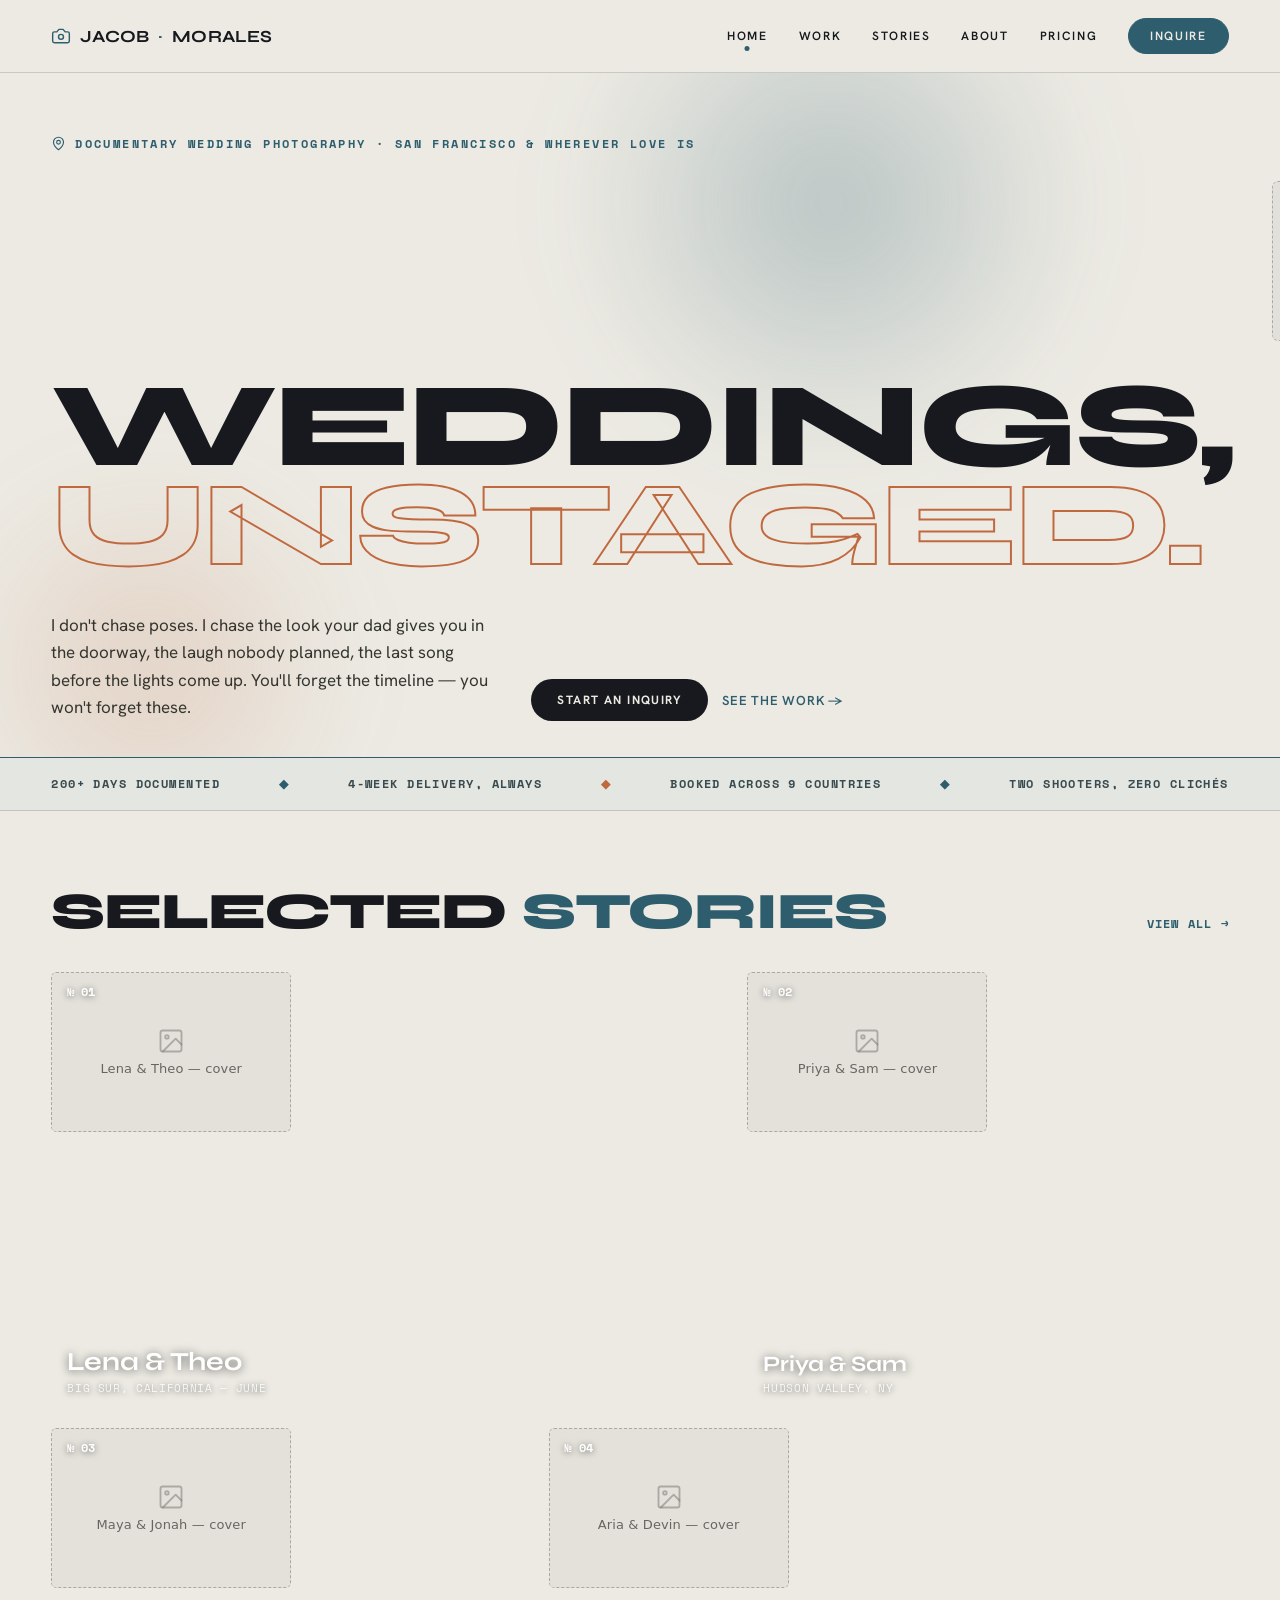
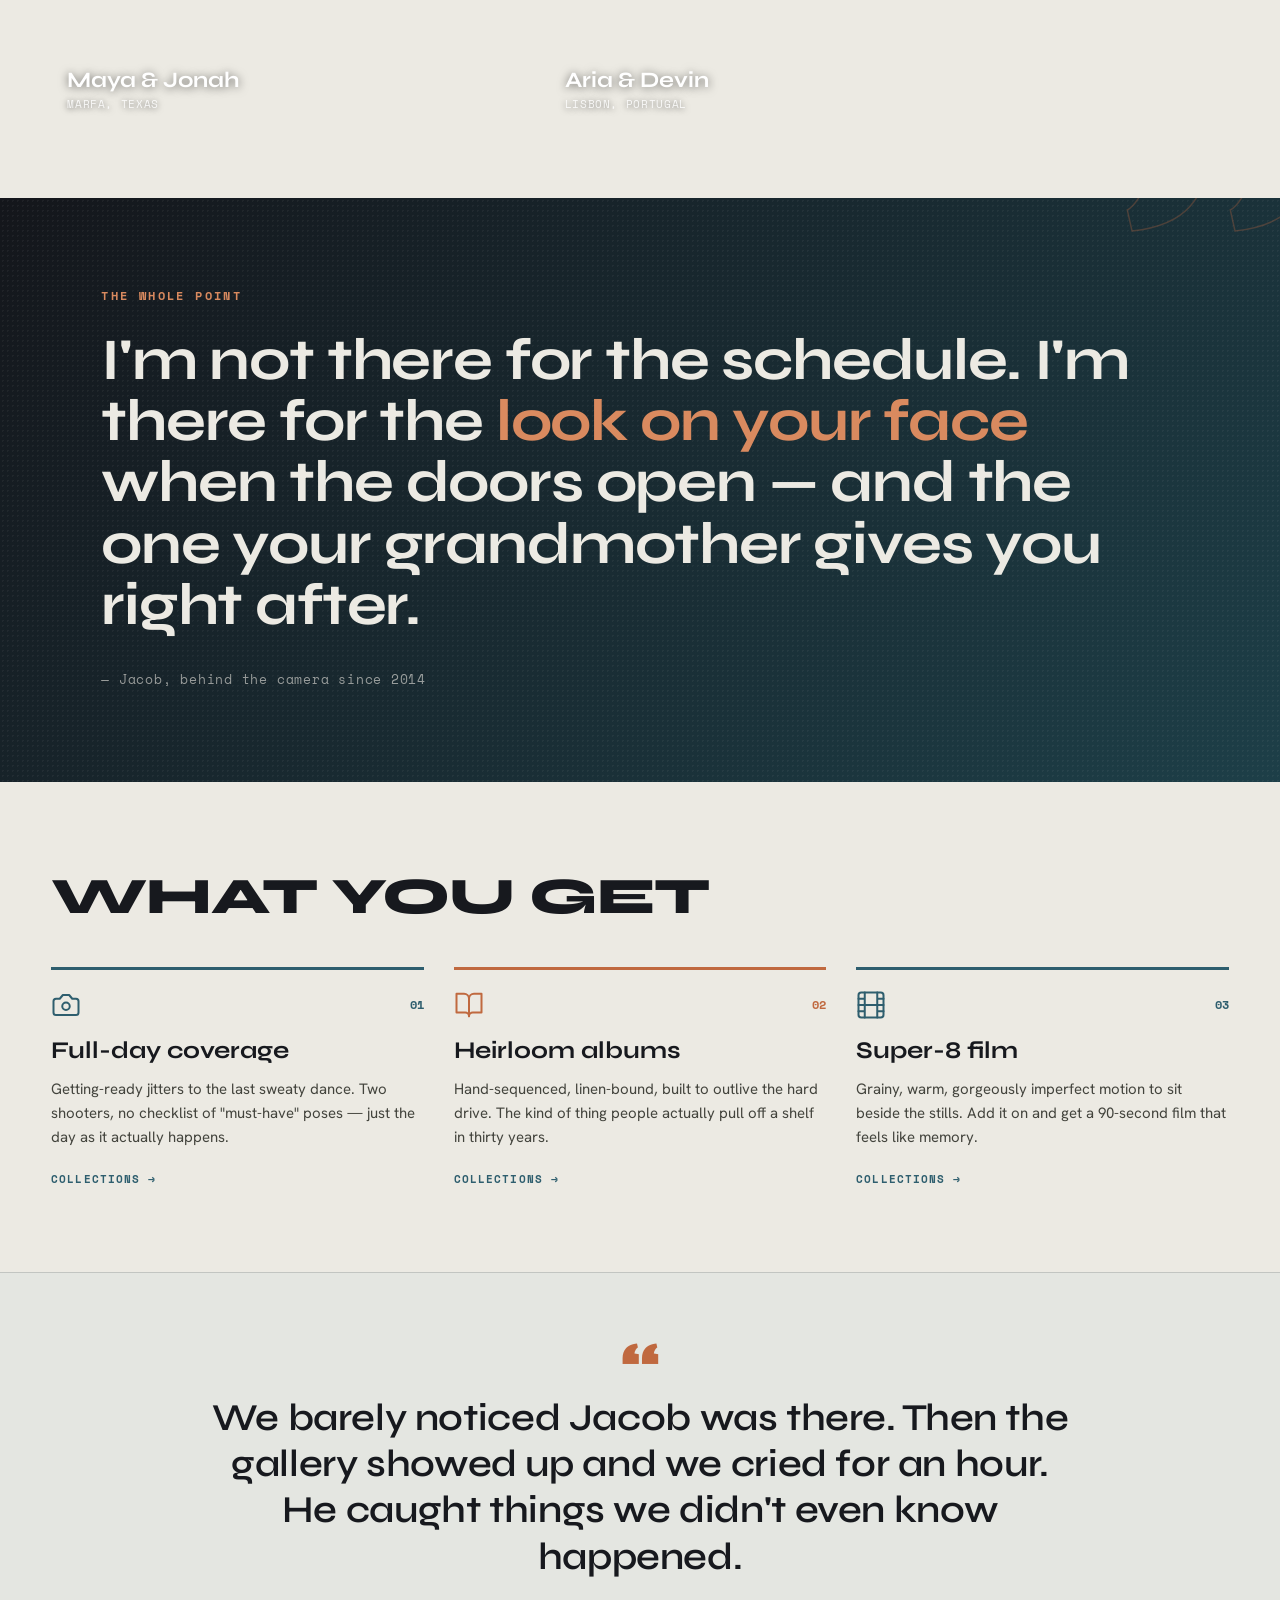
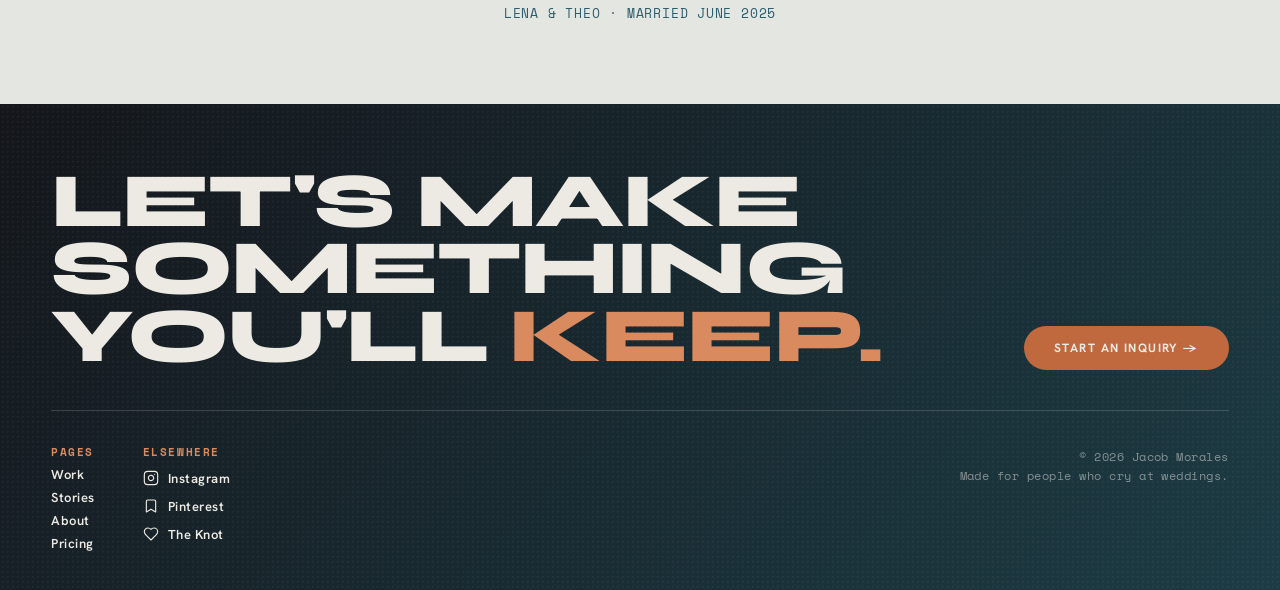
==== commit dc871c41: "Add Home nav link and responsive mobile hamburger menu - Add a Home link to the primary nav (with ac" ====
--- a/index.html
+++ b/index.html
@@ -54,11 +54,21 @@
   .nlink.is-active .navdot{display:inline}
   [hidden]{display:none!important}
 
+  /* ---- cross-browser hardening ---- */
+  body{overflow-x:clip}                       /* tame display-type overflow without killing sticky */
+  img,svg,video{max-width:100%}
+  nav{-webkit-backdrop-filter:blur(10px)}      /* Safari prefix for the inline backdrop-filter */
+  .nav-toggle,.nav-close{display:none}         /* mobile-only controls, hidden on desktop */
+  @media (prefers-reduced-motion:reduce){
+    *{animation-duration:.001ms!important;animation-iteration-count:1!important;transition-duration:.001ms!important}
+    html{scroll-behavior:auto}
+  }
+
   /* ---- responsive (the desktop mockup had none) ---- */
-  @media (max-width:980px){
+  @media (max-width:1100px){
     .r1{grid-template-columns:1fr!important}
     .hero-grid{grid-template-columns:1fr!important}
-    .hero-img{height:400px!important}
+    .hero-img{height:min(70vh,460px)!important}
   }
   @media (max-width:880px){
     .r3{grid-template-columns:1fr!important}
@@ -66,14 +76,38 @@
     .r-grid{grid-template-columns:1fr!important;grid-auto-rows:auto!important}
     .r-grid>*{grid-column:auto!important;grid-row:auto!important;min-height:300px}
   }
+
+  /* ---- mobile nav drawer ---- */
+  @media (max-width:760px){
+    .nav-toggle{display:inline-flex;align-items:center;justify-content:center;background:none;border:none;cursor:pointer;padding:6px;margin:-6px;color:var(--ink);z-index:62}
+    body.nav-open .nav-toggle{display:none}   /* X takes over once open — no overlap with the hamburger */
+    .nav-links{
+      position:fixed!important;inset:0;z-index:61;
+      flex-direction:column!important;align-items:center!important;justify-content:center!important;
+      gap:6px!important;
+      background:rgba(236,234,227,.97);-webkit-backdrop-filter:blur(16px);backdrop-filter:blur(16px);
+      /* opacity/visibility — never parked off-screen, so it can't create page overflow */
+      opacity:0;visibility:hidden;pointer-events:none;
+      transition:opacity .3s ease,visibility .3s;
+    }
+    .nav-links>*{transform:translateY(9px);transition:transform .36s cubic-bezier(.2,.7,.2,1)}
+    body.nav-open{overflow:hidden}
+    body.nav-open .nav-links{opacity:1;visibility:visible;pointer-events:auto}
+    body.nav-open .nav-links>*{transform:translateY(0)}
+    .nav-close{display:inline-flex;align-items:center;justify-content:center;position:absolute;top:16px;right:18px;background:none;border:none;cursor:pointer;padding:8px;color:var(--ink)}
+    .nav-links .nlink{font:600 19px/1 'Hanken Grotesk',sans-serif!important;letter-spacing:.12em!important;padding:15px 0!important}
+    .nav-links .navdot{display:none!important}
+    .nav-links .nlink.is-active{color:var(--teal)!important}
+    .nav-links .inquire-pill{margin-top:14px;font-size:14px!important;padding:15px 32px!important;background:var(--teal)!important;color:var(--bone)!important}
+  }
   @media (max-width:640px){
     .r2{grid-template-columns:1fr!important}
     .r4{grid-template-columns:1fr!important}
-    nav{padding:13px 18px!important}
-    .nav-links{gap:13px!important}
-    .nlink{font-size:11px!important;letter-spacing:.07em!important}
-    .inquire-pill{padding:9px 14px!important}
+    nav{padding:15px 20px!important}
     .brand-text{font-size:15px!important}
+  }
+  @media (max-width:480px){
+    .hero-grid h1{font-size:clamp(44px,12.5vw,72px)!important}
   }
 </style>
 </head>
@@ -87,7 +121,14 @@
       <svg class="ico" width="20" height="20" viewBox="0 0 24 24" fill="none" stroke="var(--teal)" stroke-width="1.7" stroke-linecap="round" stroke-linejoin="round"><path d="M14.5 4h-5L7 7H4a2 2 0 0 0-2 2v9a2 2 0 0 0 2 2h16a2 2 0 0 0 2-2V9a2 2 0 0 0-2-2h-3l-2.5-3z"/><circle cx="12" cy="13" r="3"/></svg>
       JACOB<span style="color:var(--teal)">·</span>MORALES
     </button>
-    <div class="nav-links" style="display:flex;gap:clamp(20px,2.4vw,34px);align-items:center">
+    <button class="nav-toggle" type="button" aria-label="Open menu" aria-expanded="false" aria-controls="primary-nav">
+      <svg class="ico" width="26" height="26" viewBox="0 0 24 24" fill="none" stroke="currentColor" stroke-width="1.8" stroke-linecap="round" stroke-linejoin="round"><line x1="3" y1="6" x2="21" y2="6"/><line x1="3" y1="12" x2="21" y2="12"/><line x1="3" y1="18" x2="21" y2="18"/></svg>
+    </button>
+    <div class="nav-links" id="primary-nav" style="display:flex;gap:clamp(20px,2.4vw,34px);align-items:center">
+      <button class="nav-close" type="button" aria-label="Close menu">
+        <svg class="ico" width="26" height="26" viewBox="0 0 24 24" fill="none" stroke="currentColor" stroke-width="1.8" stroke-linecap="round" stroke-linejoin="round"><line x1="18" y1="6" x2="6" y2="18"/><line x1="6" y1="6" x2="18" y2="18"/></svg>
+      </button>
+      <button class="nlink" data-nav="home">Home<span class="navdot" style="position:absolute;left:50%;bottom:-9px;transform:translateX(-50%);width:5px;height:5px;border-radius:50%;background:var(--teal)"></span></button>
       <button class="nlink" data-nav="work">Work<span class="navdot" style="position:absolute;left:50%;bottom:-9px;transform:translateX(-50%);width:5px;height:5px;border-radius:50%;background:var(--teal)"></span></button>
       <button class="nlink" data-nav="story">Stories<span class="navdot" style="position:absolute;left:50%;bottom:-9px;transform:translateX(-50%);width:5px;height:5px;border-radius:50%;background:var(--teal)"></span></button>
       <button class="nlink" data-nav="about">About<span class="navdot" style="position:absolute;left:50%;bottom:-9px;transform:translateX(-50%);width:5px;height:5px;border-radius:50%;background:var(--teal)"></span></button>
